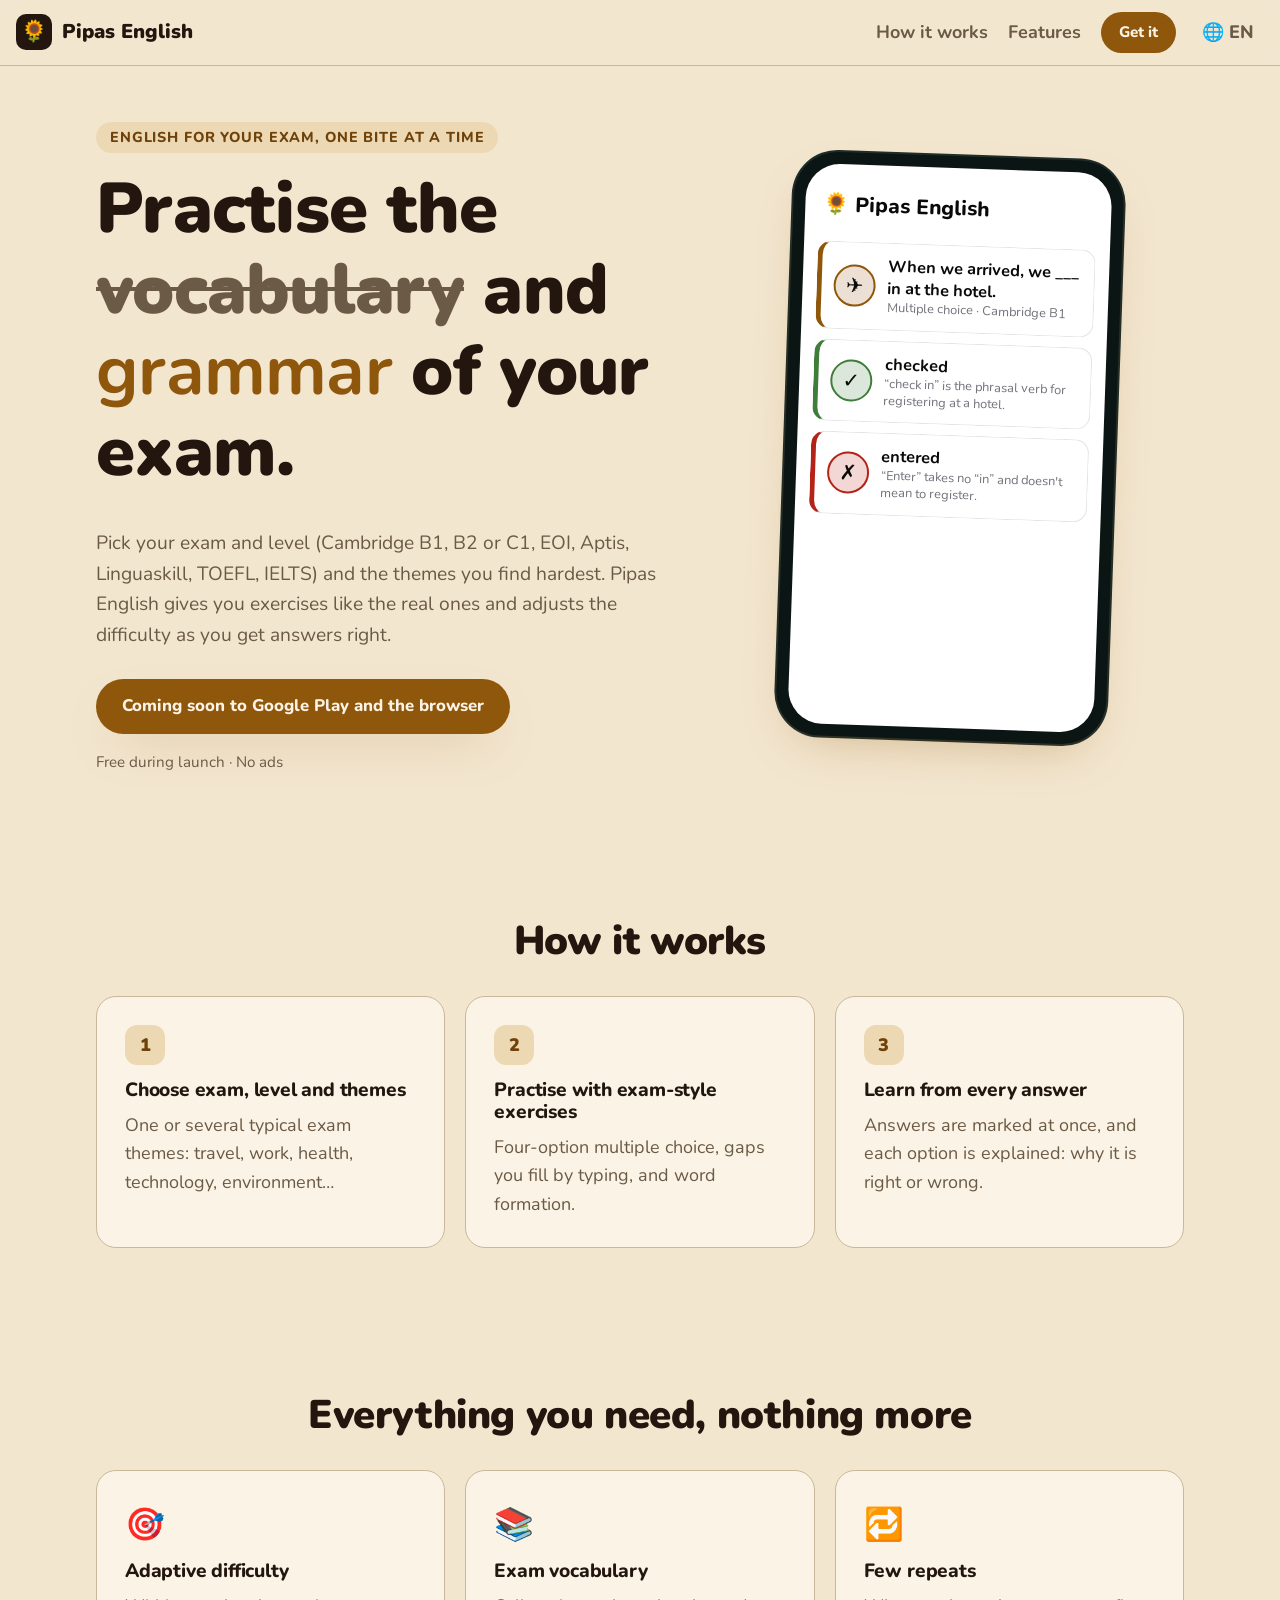
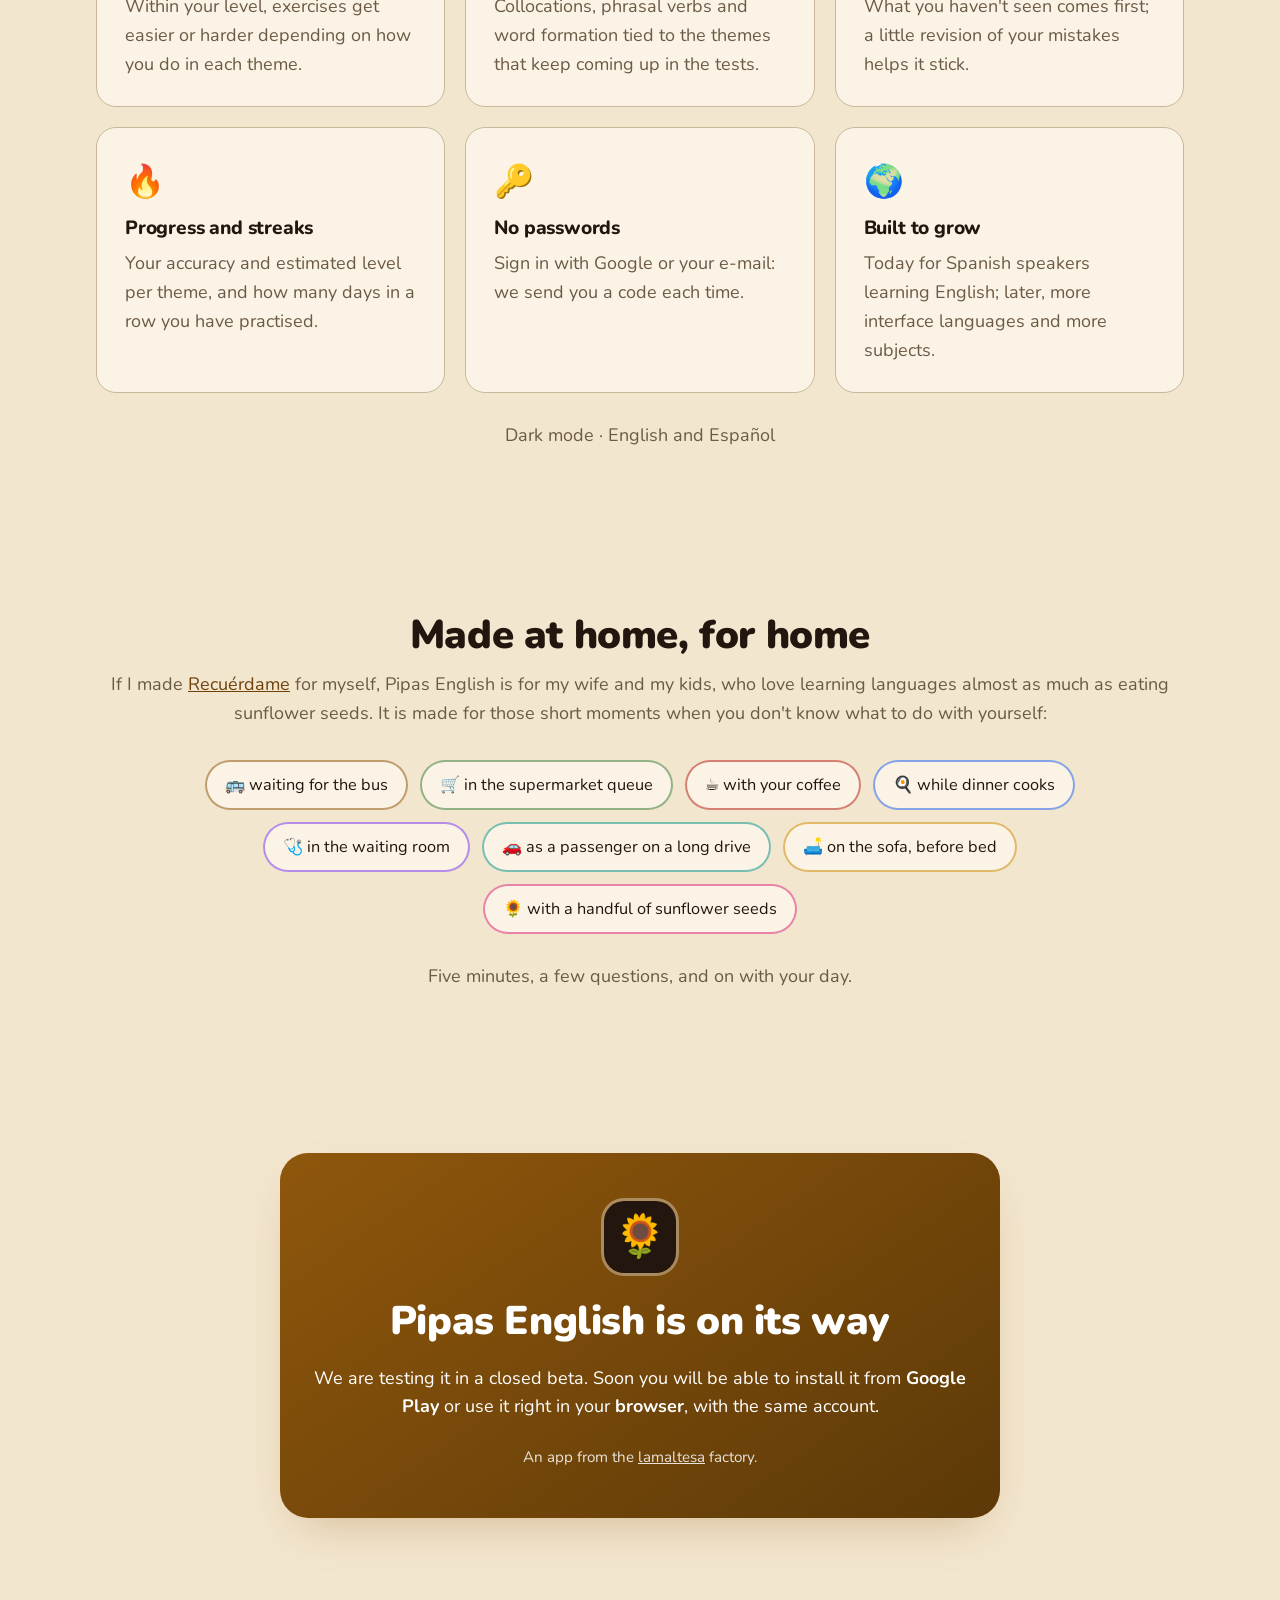
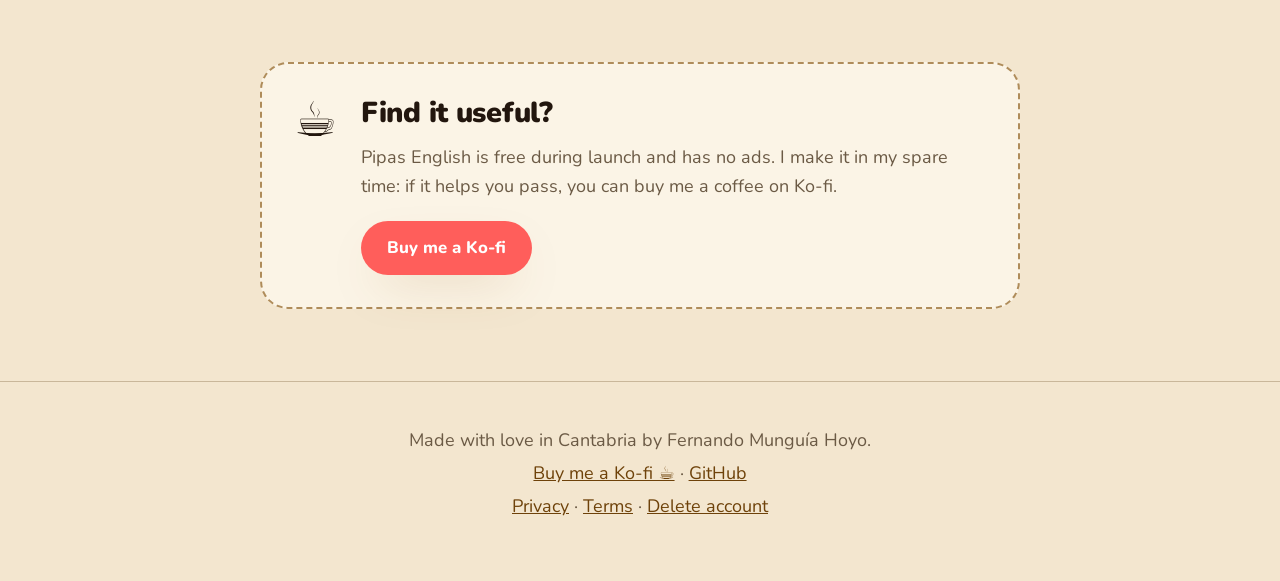
==== docs/index.html @ 1022b4cb "Actualizar la web" ====
<!doctype html>
<html lang="en">
<head>
  <meta charset="utf-8">
  <meta name="viewport" content="width=device-width, initial-scale=1">
  <script>
    // Send the browser to its own language, unless one was picked by hand (see the end of the page).
    (() => {
      const langs = ["es"];
      let lang = null;
      try { lang = localStorage.getItem('lang'); } catch {}
      if (!lang) lang = (navigator.languages || [navigator.language]).map((l) => (l || '').slice(0, 2).toLowerCase())
        .find((l) => l === 'en' || langs.includes(l));
      if (langs.includes(lang)) location.replace(lang + '/' + location.pathname.split('/').pop() + location.search + location.hash);
    })();
  </script>
  <title>Pipas English · Practise English for your exam</title>
  <meta name="description" content="Pipas English trains the vocabulary and grammar of Cambridge, EOI, Aptis, Linguaskill, TOEFL and IELTS with exercises that adapt to your level.">
  <meta name="theme-color" content="#8f570c">
  <meta property="og:title" content="Pipas English · Practise English for your exam">
  <meta property="og:description" content="Pipas English trains the vocabulary and grammar of Cambridge, EOI, Aptis, Linguaskill, TOEFL and IELTS with exercises that adapt to your level.">
  <meta property="og:image" content="https://pipasenglish.lamaltesa.dev/icon-512.png">
  <meta property="og:type" content="website">
  <link rel="alternate" hreflang="en" href="https://pipasenglish.lamaltesa.dev/">
  <link rel="alternate" hreflang="es" href="https://pipasenglish.lamaltesa.dev/es/">
  <link rel="alternate" hreflang="x-default" href="https://pipasenglish.lamaltesa.dev/">
  <link rel="icon" href="logo-mark.svg" type="image/svg+xml">
  <link rel="apple-touch-icon" href="apple-touch-icon.png">
  <link rel="preconnect" href="https://fonts.googleapis.com">
  <link rel="preconnect" href="https://fonts.gstatic.com" crossorigin>
  <link href="https://fonts.googleapis.com/css2?family=Nunito:wght@400;600;700;800;900&display=swap" rel="stylesheet">
  <link rel="stylesheet" href="style.css">
</head>
<body>
  <header class="topbar">
    <a class="brand" href="./">
      <img src="logo-mark.svg" alt="" width="36" height="36">
      <span>Pipas English</span>
    </a>
    <div class="topbar-end">
      <nav><a href="#como-funciona">How it works</a><a href="#funciones">Features</a><a class="button button-small" href="#descargar">Get it</a></nav>
      <details class="lang">
        <summary aria-label="Language">🌐 EN</summary>
        <ul><li><a href="./" hreflang="en" lang="en" data-lang="en" aria-current="true">English</a></li><li><a href="es/" hreflang="es" lang="es" data-lang="es">Español</a></li></ul>
      </details>
    </div>
  </header>

  <main>
    <section class="hero">
      <div class="hero-text">
        <p class="eyebrow">English for your exam, one bite at a time</p>
        <h1>Practise the <em>vocabulary</em> and <strong>grammar</strong> of your exam.</h1>
        <p class="lead">
          Pick your exam and level (Cambridge B1, B2 or C1, EOI, Aptis, Linguaskill, TOEFL, IELTS) and the themes you
          find hardest. Pipas English gives you exercises like the real ones and adjusts the difficulty as you get answers right.
        </p>
        <div class="cta">
          <a class="button" href="#descargar">Coming soon to Google Play and the browser</a>
          <span class="muted">Free during launch · No ads</span>
        </div>
      </div>

      <div class="phone" aria-hidden="true">
        <div class="screen">
          <div class="app-bar">🌻 Pipas English</div>
          <div class="card" style="--c:#8f570c">
            <span class="bubble">✈️</span>
            <div><b>When we arrived, we ___ in at the hotel.</b><small>Multiple choice · Cambridge B1</small></div>
          </div>
          <div class="card" style="--c:#3f7d3a">
            <span class="bubble">✓</span>
            <div><b>checked</b><small>“check in” is the phrasal verb for registering at a hotel.</small></div>
          </div>
          <div class="card" style="--c:#b42318">
            <span class="bubble">✗</span>
            <div><b>entered</b><small>“Enter” takes no “in” and doesn't mean to register.</small></div>
          </div>
        </div>
      </div>
    </section>

    <section id="como-funciona" class="steps">
      <h2>How it works</h2>
      <ol>
        <li><span class="step-number">1</span><h3>Choose exam, level and themes</h3><p>One or several typical exam themes: travel, work, health, technology, environment…</p></li>
        <li><span class="step-number">2</span><h3>Practise with exam-style exercises</h3><p>Four-option multiple choice, gaps you fill by typing, and word formation.</p></li>
        <li><span class="step-number">3</span><h3>Learn from every answer</h3><p>Answers are marked at once, and each option is explained: why it is right or wrong.</p></li>
      </ol>
    </section>

    <section id="funciones" class="features">
      <h2>Everything you need, nothing more</h2>
      <div class="grid">
        <article><span class="icon">🎯</span><h3>Adaptive difficulty</h3><p>Within your level, exercises get easier or harder depending on how you do in each theme.</p></article>
        <article><span class="icon">📚</span><h3>Exam vocabulary</h3><p>Collocations, phrasal verbs and word formation tied to the themes that keep coming up in the tests.</p></article>
        <article><span class="icon">🔁</span><h3>Few repeats</h3><p>What you haven't seen comes first; a little revision of your mistakes helps it stick.</p></article>
        <article><span class="icon">🔥</span><h3>Progress and streaks</h3><p>Your accuracy and estimated level per theme, and how many days in a row you have practised.</p></article>
        <article><span class="icon">🔑</span><h3>No passwords</h3><p>Sign in with Google or your e-mail: we send you a code each time.</p></article>
        <article><span class="icon">🌍</span><h3>Built to grow</h3><p>Today for Spanish speakers learning English; later, more interface languages and more subjects.</p></article>
      </div>
      <p class="languages muted">Dark mode · English and Español</p>
    </section>

    <section class="examples" id="para-quien">
      <h2>Made at home, for home</h2>
      <p class="section-intro muted">If I made <a href="https://recuerdame.lamaltesa.dev">Recuérdame</a> for myself, Pipas English is for my wife and my kids,
      who love learning languages almost as much as eating sunflower seeds. It is made for those short moments when you don't know what to do with yourself:</p>
      <ul class="chips">
        <li style="--c:#8f570c">🚌 waiting for the bus</li>
        <li style="--c:#3f7d3a">🛒 in the supermarket queue</li>
        <li style="--c:#b42318">☕ with your coffee</li>
        <li style="--c:#2563eb">🍳 while dinner cooks</li>
        <li style="--c:#7c3aed">🩺 in the waiting room</li>
        <li style="--c:#0d9488">🚗 as a passenger on a long drive</li>
        <li style="--c:#ca8a04">🛋️ on the sofa, before bed</li>
        <li style="--c:#db2777">🌻 with a handful of sunflower seeds</li>
      </ul>
      <p class="languages muted">Five minutes, a few questions, and on with your day.</p>
    </section>

    <section id="descargar" class="download">
      <div class="download-card">
        <img src="logo-mark.svg" alt="" width="72" height="72">
        <h2>Pipas English is on its way</h2>
        <p>We are testing it in a closed beta. Soon you will be able to install it from <b>Google Play</b> or use it right in your <b>browser</b>, with the same account.</p>
        <p class="note">An app from the <a href="https://lamaltesa.dev" style="color:inherit">lamaltesa</a> factory.</p>
      </div>
    </section>

    <section id="apoyar" class="support">
      <div class="support-card">
        <span class="support-icon" aria-hidden="true">☕</span>
        <div>
          <h2>Find it useful?</h2>
          <p>Pipas English is free during launch and has no ads. I make it in my spare time: if it helps you pass, you can buy me a coffee on Ko-fi.</p>
          <a class="button button-kofi" href="https://ko-fi.com/fernandomunguia">Buy me a Ko-fi</a>
        </div>
      </div>
    </section>

  </main>

  <footer>
    <p>Made with love in Cantabria by Fernando Munguía Hoyo.</p>
    <p>
      <a href="https://ko-fi.com/fernandomunguia">Buy me a Ko-fi ☕</a>
      · <a href="https://github.com/cmaltes">GitHub</a>
    </p>
    <p><a href="privacidad.html">Privacy</a> · <a href="condiciones.html">Terms</a> · <a href="borrar-cuenta.html">Delete account</a></p>
  </footer>

  <script>
    // A language picked by hand wins over the browser's one from then on.
    document.querySelectorAll('[data-lang]').forEach((link) =>
      link.addEventListener('click', () => {
        try { localStorage.setItem('lang', link.dataset.lang); } catch {}
      }),
    );
  </script>
</body>
</html>
---- docs/style.css ----
:root {
  --bg: #f3e6cf;
  --surface: #fbf4e6;
  --text: #22160e;
  --muted: #6b5a45;
  --border: #c9b79a;
  --primary: #8f570c;
  --primary-strong: #6e420a;
  --primary-soft: #ecd9b4;
  --on-primary: #fbf4e6;
  --accent: #22160e;
  --shadow: 0 20px 50px -20px rgba(143, 87, 12, 0.35);
  --radius: 20px;
  color-scheme: light;
}

@media (prefers-color-scheme: dark) {
  :root {
    --bg: #22160e;
    --surface: #2e2016;
    --text: #f3e6cf;
    --muted: #c9b79a;
    --border: #4a3828;
    --primary: #e0a33a;
    --primary-strong: #f0be63;
    --primary-soft: #3a2a1d;
    --on-primary: #22160e;
    --accent: #f3e6cf;
    --shadow: 0 20px 50px -20px rgba(0, 0, 0, 0.8);
    color-scheme: dark;
  }
}

* { box-sizing: border-box; }

html { scroll-behavior: smooth; }

body {
  margin: 0;
  background: var(--bg);
  color: var(--text);
  font-family: Nunito, system-ui, -apple-system, 'Segoe UI', sans-serif;
  font-size: 18px;
  line-height: 1.6;
  -webkit-font-smoothing: antialiased;
}

a { color: var(--primary-strong); }

img { max-width: 100%; }

.muted { color: var(--muted); }

code {
  background: var(--primary-soft);
  border-radius: 6px;
  padding: 0.05em 0.35em;
  font-size: 0.9em;
}

h1, h2, h3 { line-height: 1.15; margin: 0 0 0.5em; letter-spacing: -0.01em; }
h2 { font-size: clamp(1.8rem, 4vw, 2.5rem); font-weight: 900; text-align: center; }
h3 { font-size: 1.2rem; font-weight: 800; }

section { padding: 72px 16px; max-width: 1120px; margin: 0 auto; }

/* --- Top bar ------------------------------------------------------------------------ */

.topbar {
  position: sticky;
  top: 0;
  z-index: 10;
  display: flex;
  align-items: center;
  justify-content: space-between;
  gap: 16px;
  padding: 12px 16px;
  background: color-mix(in srgb, var(--bg) 85%, transparent);
  backdrop-filter: blur(12px);
  border-bottom: 1px solid var(--border);
}

.brand {
  display: flex;
  align-items: center;
  gap: 10px;
  color: var(--text);
  font-weight: 900;
  font-size: 1.25rem;
  text-decoration: none;
}

.topbar nav { display: flex; align-items: center; gap: 20px; }
.topbar nav a:not(.button) { color: var(--muted); text-decoration: none; font-weight: 700; }
.topbar nav a:not(.button):hover { color: var(--text); }

@media (max-width: 640px) {
  .topbar nav a:not(.button) { display: none; }
}

.topbar-end { display: flex; align-items: center; gap: 16px; }
@media (max-width: 480px) {
  /* The hero's own download button is right below. */
  .topbar nav { display: none; }
}

/* Language picker: a <details> so it also works without JavaScript. */
.lang { position: relative; }
.lang summary {
  list-style: none;
  cursor: pointer;
  padding: 6px 10px;
  border-radius: 999px;
  color: var(--muted);
  font-weight: 800;
  white-space: nowrap;
}
.lang summary::-webkit-details-marker { display: none; }
.lang summary:hover, .lang[open] summary { color: var(--text); background: var(--primary-soft); }
.lang ul {
  position: absolute;
  right: 0;
  top: calc(100% + 8px);
  margin: 0;
  padding: 6px;
  list-style: none;
  min-width: 150px;
  background: var(--surface);
  border: 1px solid var(--border);
  border-radius: 14px;
  box-shadow: var(--shadow);
}
.lang li a { display: block; padding: 8px 12px; border-radius: 10px; color: var(--text); text-decoration: none; font-weight: 700; }
.lang li a:hover { background: var(--primary-soft); }
.lang li a[aria-current] { color: var(--primary-strong); }

/* --- Buttons ------------------------------------------------------------------------ */

.button {
  display: inline-flex;
  align-items: center;
  gap: 10px;
  padding: 14px 26px;
  border-radius: 999px;
  background: var(--primary);
  color: var(--on-primary);
  font-weight: 800;
  font-size: 1.05rem;
  text-decoration: none;
  box-shadow: var(--shadow);
  transition: transform 0.15s ease, background 0.15s ease;
}
.button:hover { transform: translateY(-2px); background: var(--primary-strong); }
.button-small { padding: 8px 18px; font-size: 0.95rem; box-shadow: none; }
.button-light { background: #ffffff; color: #8f570c; }
.button-light:hover { background: #f0fdfa; }

.invert { filter: brightness(0) invert(1); }
@media (prefers-color-scheme: dark) { .invert { filter: brightness(0) invert(0.1); } }
.logo-glyph { color: currentColor; }

/* --- Hero --------------------------------------------------------------------------- */

.hero {
  display: grid;
  grid-template-columns: 1.1fr 0.9fr;
  align-items: center;
  gap: 48px;
  padding-top: 56px;
}

.eyebrow {
  display: inline-block;
  margin: 0 0 16px;
  padding: 4px 14px;
  border-radius: 999px;
  background: var(--primary-soft);
  color: var(--primary-strong);
  font-weight: 800;
  font-size: 0.9rem;
  text-transform: uppercase;
  letter-spacing: 0.06em;
}

.hero h1 { font-size: clamp(2.6rem, 7vw, 4.4rem); font-weight: 900; }
.hero h1 em { font-style: normal; color: var(--muted); text-decoration: line-through; text-decoration-thickness: 4px; }
.hero h1 strong { color: var(--primary); }
.lead { font-size: 1.2rem; color: var(--muted); max-width: 34em; }
.cta { display: flex; flex-wrap: wrap; align-items: center; gap: 16px; margin-top: 28px; }
.cta .muted { font-size: 0.95rem; }

@media (max-width: 860px) {
  .hero { grid-template-columns: 1fr; text-align: center; }
  .lead { margin-inline: auto; }
  .cta { justify-content: center; }
}

/* Phone mock-up of the reminder list. */
.phone {
  justify-self: center;
  width: min(330px, 100%);
  padding: 12px;
  border-radius: 44px;
  background: #0b1514;
  box-shadow: var(--shadow), 0 0 0 2px #1f2d2b;
  transform: rotate(2deg);
}
.screen {
  position: relative;
  display: flex;
  flex-direction: column;
  gap: 10px;
  min-height: 560px;
  padding: 18px 14px;
  border-radius: 34px;
  background: #ffffff;
  color: #0a0a0a;
  text-align: left;
  overflow: hidden;
}
.app-bar { display: flex; align-items: center; gap: 12px; font-weight: 800; font-size: 1.3rem; padding: 6px 4px 10px; }
.burger { width: 20px; height: 14px; border-block: 3px solid #0a0a0a; position: relative; }
.burger::after { content: ''; position: absolute; left: 0; right: 0; top: 2.5px; height: 3px; background: #0a0a0a; }
.card {
  display: flex;
  align-items: center;
  gap: 12px;
  padding: 12px;
  border: 1px solid #e4e4e7;
  border-left: 5px solid var(--c);
  border-radius: 14px;
  font-size: 0.95rem;
  line-height: 1.35;
}
.card b { display: block; font-size: 1.02rem; }
.card small { display: block; color: #71717a; font-size: 0.8rem; }
.card .tag { color: #52525b; }
.bubble {
  flex: none;
  display: grid;
  place-items: center;
  width: 42px;
  height: 42px;
  border-radius: 50%;
  border: 2px solid var(--c);
  background: color-mix(in srgb, var(--c) 18%, transparent);
  font-size: 1.3rem;
}
.fab {
  position: absolute;
  right: 18px;
  bottom: 18px;
  display: grid;
  place-items: center;
  width: 56px;
  height: 56px;
  border-radius: 16px;
  background: #8f570c;
  color: #ffffff;
  font-size: 2rem;
  font-weight: 700;
}

/* --- Calendar vs interval ------------------------------------------------------------ */

.compare { display: grid; grid-template-columns: 1fr 1fr; gap: 20px; }
.compare-card { padding: 32px; border-radius: var(--radius); border: 1px solid var(--border); background: var(--surface); }
.compare-card.interval { background: var(--primary); color: var(--on-primary); border-color: transparent; box-shadow: var(--shadow); }
.compare-card.interval .muted { color: inherit; opacity: 0.85; }
.label { margin: 0; font-weight: 800; text-transform: uppercase; letter-spacing: 0.06em; font-size: 0.85rem; opacity: 0.75; }
.quote { font-size: clamp(1.5rem, 3.4vw, 2rem); font-weight: 900; margin: 8px 0 12px; line-height: 1.2; }
.calendar .quote { text-decoration: line-through; text-decoration-color: color-mix(in srgb, var(--muted) 60%, transparent); }

@media (max-width: 760px) { .compare { grid-template-columns: 1fr; } }

/* --- Steps -------------------------------------------------------------------------- */

.steps ol { list-style: none; padding: 0; margin: 32px 0 0; display: grid; grid-template-columns: repeat(3, 1fr); gap: 20px; }
.steps li { padding: 28px; border-radius: var(--radius); background: var(--surface); border: 1px solid var(--border); }
.steps p { margin: 0; color: var(--muted); }
.step-number {
  display: grid;
  place-items: center;
  width: 40px;
  height: 40px;
  margin-bottom: 14px;
  border-radius: 12px;
  background: var(--primary-soft);
  color: var(--primary-strong);
  font-weight: 900;
}

@media (max-width: 860px) { .steps ol { grid-template-columns: 1fr; } }

/* --- Examples ----------------------------------------------------------------------- */

.chips { list-style: none; padding: 0; margin: 32px auto 0; display: flex; flex-wrap: wrap; justify-content: center; gap: 12px; max-width: 900px; }
.chips li {
  padding: 10px 18px;
  border-radius: 999px;
  background: var(--surface);
  border: 2px solid color-mix(in srgb, var(--c) 55%, transparent);
  font-size: 1.02rem;
}
.chips b { color: var(--c); }
@media (prefers-color-scheme: dark) { .chips b { filter: brightness(1.5); } }

/* --- Features ----------------------------------------------------------------------- */

.features .grid { display: grid; grid-template-columns: repeat(3, 1fr); gap: 20px; margin-top: 32px; }
.features article { padding: 28px; border-radius: var(--radius); background: var(--surface); border: 1px solid var(--border); }
.features article p { margin: 0; color: var(--muted); }
.features .icon { display: block; font-size: 2rem; margin-bottom: 10px; }
.languages { text-align: center; margin-top: 28px; }

@media (max-width: 860px) { .features .grid { grid-template-columns: 1fr 1fr; } }
@media (max-width: 560px) { .features .grid { grid-template-columns: 1fr; } }

/* --- Download ----------------------------------------------------------------------- */

.download-card {
  max-width: 720px;
  margin: 0 auto;
  padding: 48px 32px;
  border-radius: 28px;
  background: linear-gradient(145deg, #8f570c, #5c3908);
  color: #ffffff;
  text-align: center;
  box-shadow: var(--shadow);
}
.download-card h2 { margin-top: 16px; }
.download-card code { background: rgba(255, 255, 255, 0.18); }
.download-card img { border-radius: 20px; box-shadow: 0 0 0 3px rgba(255, 255, 255, 0.35); }
.install { text-align: left; max-width: 32em; margin: 32px auto 0; padding-left: 1.3em; }
.install li { margin-bottom: 8px; }
.note { margin: 24px auto 0; max-width: 34em; font-size: 0.95rem; opacity: 0.85; }

/* --- Footer ------------------------------------------------------------------------- */

footer { padding: 40px 16px 56px; text-align: center; color: var(--muted); border-top: 1px solid var(--border); }
footer p { margin: 4px 0; }

/* --- Changelog ---------------------------------------------------------------------- */

.section-intro { text-align: center; margin: -8px 0 32px; }
.releases { display: grid; gap: 16px; max-width: 760px; margin: 0 auto; }
.release { padding: 24px 28px; border-radius: var(--radius); background: var(--surface); border: 1px solid var(--border); }
.release:first-child { border-color: color-mix(in srgb, var(--primary) 50%, var(--border)); }
.release header { display: flex; flex-wrap: wrap; align-items: baseline; justify-content: space-between; gap: 8px; margin-bottom: 8px; }
.release h3 { margin: 0; }
.release-date { color: var(--muted); font-weight: 700; font-size: 0.95rem; }
.release ul { margin: 0; padding-left: 1.2em; }
.release li { margin: 6px 0; }
.release li::marker { color: var(--primary); }

/* --- Ko-fi -------------------------------------------------------------------------- */

.support-card {
  display: flex;
  gap: 24px;
  align-items: flex-start;
  max-width: 760px;
  margin: 0 auto;
  padding: 32px;
  border-radius: 28px;
  background: var(--surface);
  border: 2px dashed color-mix(in srgb, var(--primary) 45%, var(--border));
}
.support-card h2 { text-align: left; font-size: 1.8rem; }
.support-card p { color: var(--muted); margin: 0 0 20px; }
.support-icon { font-size: 3rem; line-height: 1; }
.button-kofi { background: #ff5e5b; color: #ffffff; }
.button-kofi:hover { background: #e94f4c; }

@media (max-width: 560px) {
  .support-card { flex-direction: column; padding: 24px; }
}

/* Legal pages (privacidad, condiciones, borrar-cuenta) */
.legal { max-width: 760px; padding-top: 40px; }
.legal h1 { font-size: clamp(2rem, 5vw, 2.6rem); font-weight: 900; }
.legal h2 { font-size: 1.35rem; text-align: left; margin-top: 2em; }
.legal li { margin: 0.35em 0; }
.legal .updated { color: var(--muted); margin-bottom: 2em; }
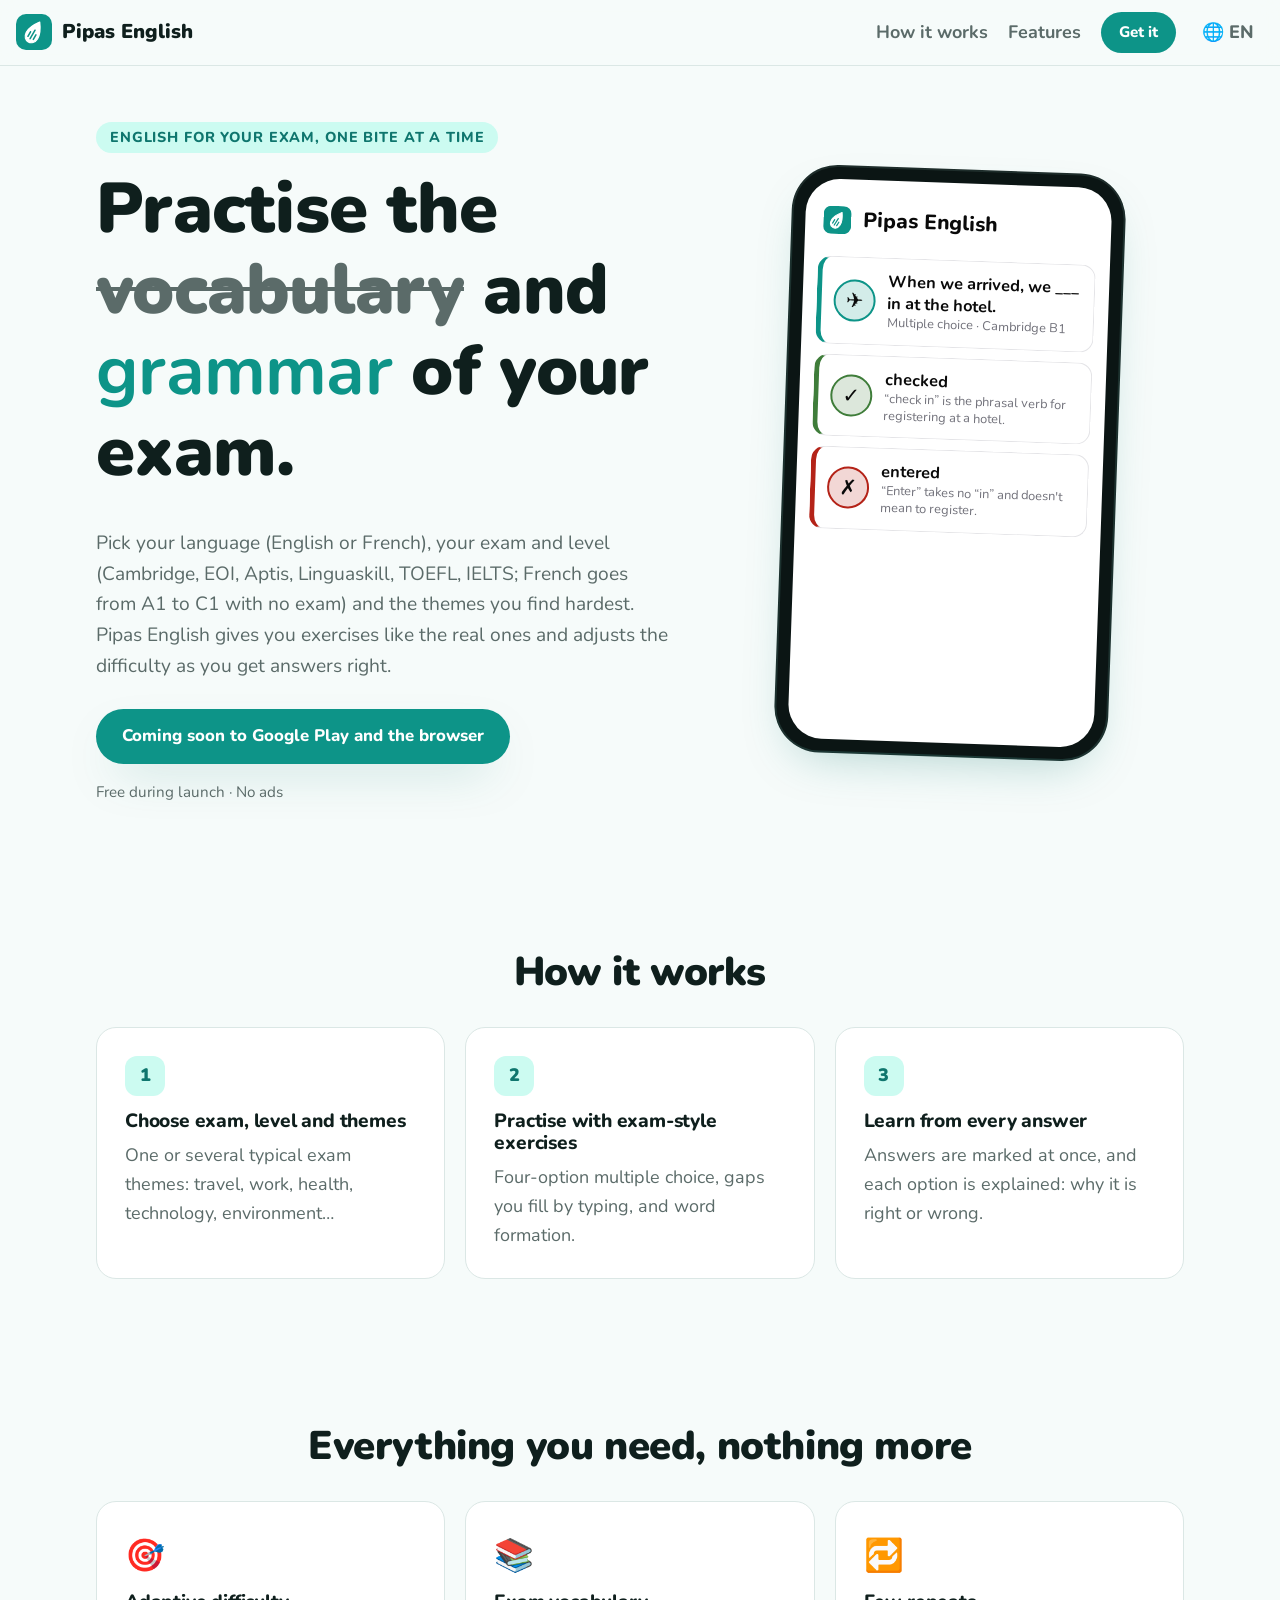
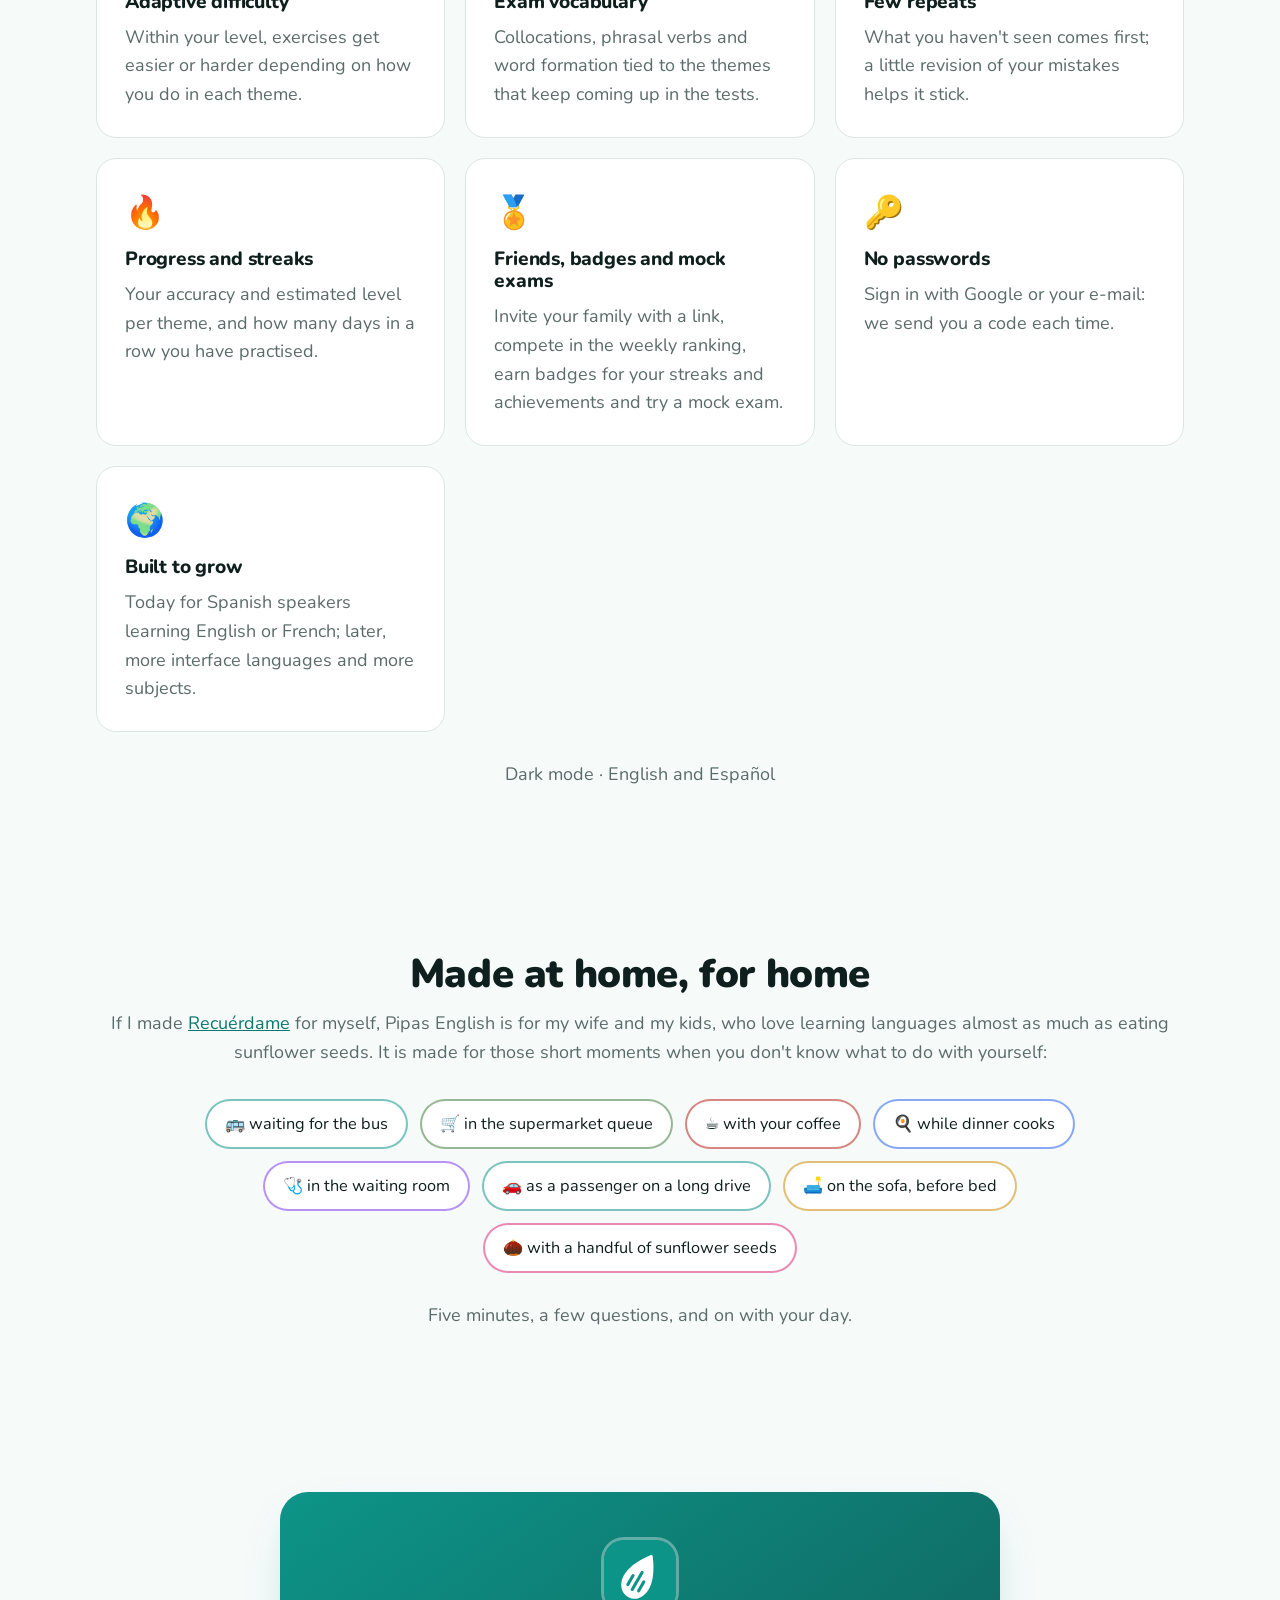
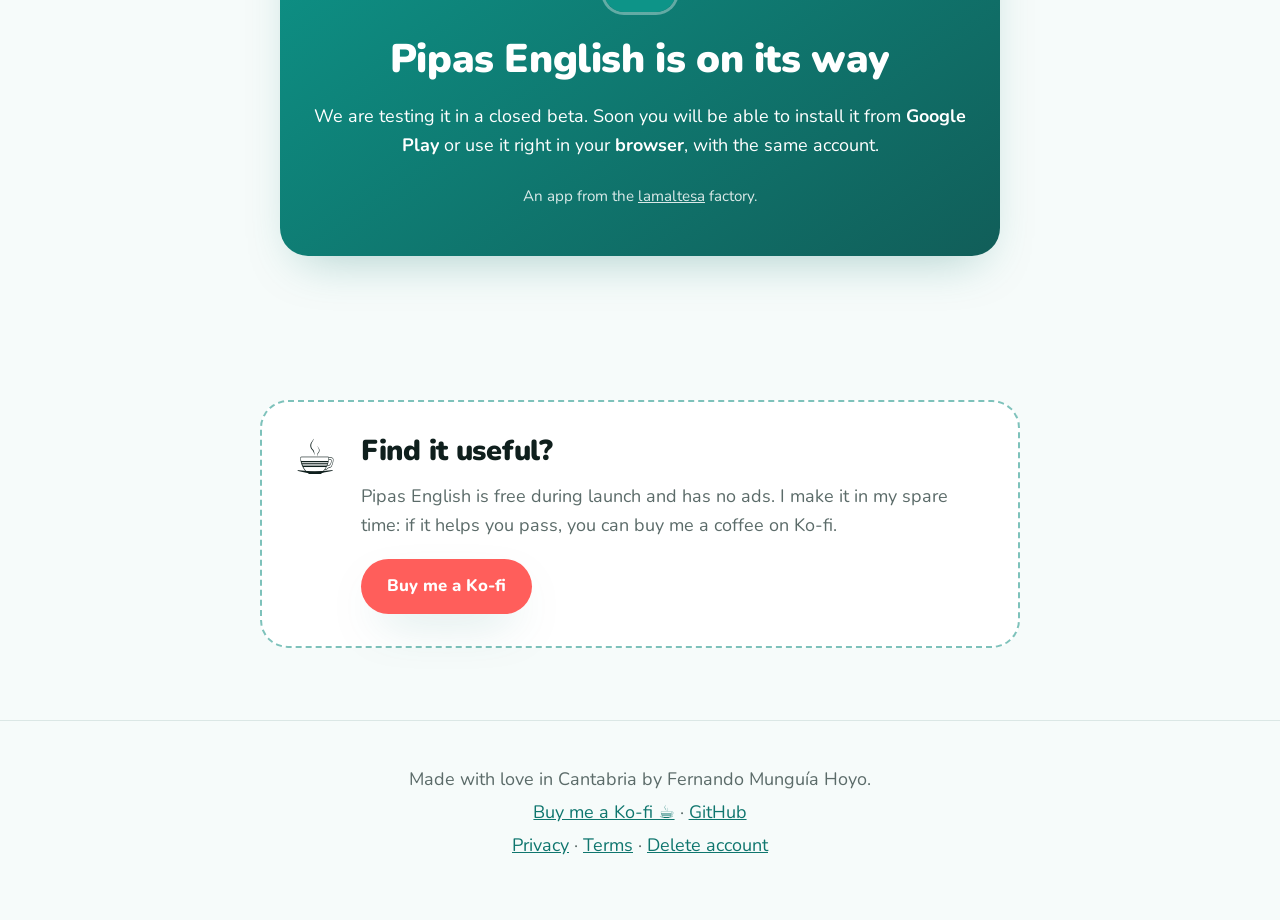
==== commit adc21d82: "Actualizar la web" ====
--- a/docs/index.html
+++ b/docs/index.html
@@ -15,10 +15,10 @@
     })();
   </script>
   <title>Pipas English · Practise English for your exam</title>
-  <meta name="description" content="Pipas English trains the vocabulary and grammar of Cambridge, EOI, Aptis, Linguaskill, TOEFL and IELTS with exercises that adapt to your level.">
-  <meta name="theme-color" content="#8f570c">
+  <meta name="description" content="Pipas English trains the vocabulary and grammar of Cambridge, EOI, Aptis, Linguaskill, TOEFL and IELTS, plus general French from A1 to C1, with exercises that adapt to your level.">
+  <meta name="theme-color" content="#0d9488">
   <meta property="og:title" content="Pipas English · Practise English for your exam">
-  <meta property="og:description" content="Pipas English trains the vocabulary and grammar of Cambridge, EOI, Aptis, Linguaskill, TOEFL and IELTS with exercises that adapt to your level.">
+  <meta property="og:description" content="Pipas English trains the vocabulary and grammar of Cambridge, EOI, Aptis, Linguaskill, TOEFL and IELTS, plus general French from A1 to C1, with exercises that adapt to your level.">
   <meta property="og:image" content="https://pipasenglish.lamaltesa.dev/icon-512.png">
   <meta property="og:type" content="website">
   <link rel="alternate" hreflang="en" href="https://pipasenglish.lamaltesa.dev/">
@@ -52,7 +52,7 @@
         <p class="eyebrow">English for your exam, one bite at a time</p>
         <h1>Practise the <em>vocabulary</em> and <strong>grammar</strong> of your exam.</h1>
         <p class="lead">
-          Pick your exam and level (Cambridge B1, B2 or C1, EOI, Aptis, Linguaskill, TOEFL, IELTS) and the themes you
+          Pick your language (English or French), your exam and level (Cambridge, EOI, Aptis, Linguaskill, TOEFL, IELTS; French goes from A1 to C1 with no exam) and the themes you
           find hardest. Pipas English gives you exercises like the real ones and adjusts the difficulty as you get answers right.
         </p>
         <div class="cta">
@@ -63,8 +63,8 @@
 
       <div class="phone" aria-hidden="true">
         <div class="screen">
-          <div class="app-bar">🌻 Pipas English</div>
-          <div class="card" style="--c:#8f570c">
+          <div class="app-bar"><img src="logo-mark.svg" alt="" width="28" height="28"> Pipas English</div>
+          <div class="card" style="--c:#0d9488">
             <span class="bubble">✈️</span>
             <div><b>When we arrived, we ___ in at the hotel.</b><small>Multiple choice · Cambridge B1</small></div>
           </div>
@@ -96,8 +96,9 @@
         <article><span class="icon">📚</span><h3>Exam vocabulary</h3><p>Collocations, phrasal verbs and word formation tied to the themes that keep coming up in the tests.</p></article>
         <article><span class="icon">🔁</span><h3>Few repeats</h3><p>What you haven't seen comes first; a little revision of your mistakes helps it stick.</p></article>
         <article><span class="icon">🔥</span><h3>Progress and streaks</h3><p>Your accuracy and estimated level per theme, and how many days in a row you have practised.</p></article>
+        <article><span class="icon">🏅</span><h3>Friends, badges and mock exams</h3><p>Invite your family with a link, compete in the weekly ranking, earn badges for your streaks and achievements and try a mock exam.</p></article>
         <article><span class="icon">🔑</span><h3>No passwords</h3><p>Sign in with Google or your e-mail: we send you a code each time.</p></article>
-        <article><span class="icon">🌍</span><h3>Built to grow</h3><p>Today for Spanish speakers learning English; later, more interface languages and more subjects.</p></article>
+        <article><span class="icon">🌍</span><h3>Built to grow</h3><p>Today for Spanish speakers learning English or French; later, more interface languages and more subjects.</p></article>
       </div>
       <p class="languages muted">Dark mode · English and Español</p>
     </section>
@@ -107,14 +108,14 @@
       <p class="section-intro muted">If I made <a href="https://recuerdame.lamaltesa.dev">Recuérdame</a> for myself, Pipas English is for my wife and my kids,
       who love learning languages almost as much as eating sunflower seeds. It is made for those short moments when you don't know what to do with yourself:</p>
       <ul class="chips">
-        <li style="--c:#8f570c">🚌 waiting for the bus</li>
+        <li style="--c:#0d9488">🚌 waiting for the bus</li>
         <li style="--c:#3f7d3a">🛒 in the supermarket queue</li>
         <li style="--c:#b42318">☕ with your coffee</li>
         <li style="--c:#2563eb">🍳 while dinner cooks</li>
         <li style="--c:#7c3aed">🩺 in the waiting room</li>
         <li style="--c:#0d9488">🚗 as a passenger on a long drive</li>
         <li style="--c:#ca8a04">🛋️ on the sofa, before bed</li>
-        <li style="--c:#db2777">🌻 with a handful of sunflower seeds</li>
+        <li style="--c:#db2777">🌰 with a handful of sunflower seeds</li>
       </ul>
       <p class="languages muted">Five minutes, a few questions, and on with your day.</p>
     </section>
--- a/docs/style.css
+++ b/docs/style.css
@@ -1,31 +1,31 @@
 :root {
-  --bg: #f3e6cf;
-  --surface: #fbf4e6;
-  --text: #22160e;
-  --muted: #6b5a45;
-  --border: #c9b79a;
-  --primary: #8f570c;
-  --primary-strong: #6e420a;
-  --primary-soft: #ecd9b4;
-  --on-primary: #fbf4e6;
-  --accent: #22160e;
-  --shadow: 0 20px 50px -20px rgba(143, 87, 12, 0.35);
+  --bg: #f6fbfa;
+  --surface: #ffffff;
+  --text: #0f1f1d;
+  --muted: #5b6b69;
+  --border: #dbe7e5;
+  --primary: #0d9488;
+  --primary-strong: #0f766e;
+  --primary-soft: #ccfbf1;
+  --on-primary: #ffffff;
+  --accent: #134e4a;
+  --shadow: 0 20px 50px -20px rgba(15, 118, 110, 0.35);
   --radius: 20px;
   color-scheme: light;
 }
 
 @media (prefers-color-scheme: dark) {
   :root {
-    --bg: #22160e;
-    --surface: #2e2016;
-    --text: #f3e6cf;
-    --muted: #c9b79a;
-    --border: #4a3828;
-    --primary: #e0a33a;
-    --primary-strong: #f0be63;
-    --primary-soft: #3a2a1d;
-    --on-primary: #22160e;
-    --accent: #f3e6cf;
+    --bg: #07100f;
+    --surface: #111b1a;
+    --text: #eef7f5;
+    --muted: #9fb1ae;
+    --border: #22302e;
+    --primary: #2dd4bf;
+    --primary-strong: #5eead4;
+    --primary-soft: #0f2e2b;
+    --on-primary: #042f2e;
+    --accent: #99f6e4;
     --shadow: 0 20px 50px -20px rgba(0, 0, 0, 0.8);
     color-scheme: dark;
   }
@@ -152,7 +152,7 @@
 }
 .button:hover { transform: translateY(-2px); background: var(--primary-strong); }
 .button-small { padding: 8px 18px; font-size: 0.95rem; box-shadow: none; }
-.button-light { background: #ffffff; color: #8f570c; }
+.button-light { background: #ffffff; color: #0f766e; }
 .button-light:hover { background: #f0fdfa; }
 
 .invert { filter: brightness(0) invert(1); }
@@ -255,7 +255,7 @@
   width: 56px;
   height: 56px;
   border-radius: 16px;
-  background: #8f570c;
+  background: #0d9488;
   color: #ffffff;
   font-size: 2rem;
   font-weight: 700;
@@ -323,7 +323,7 @@
   margin: 0 auto;
   padding: 48px 32px;
   border-radius: 28px;
-  background: linear-gradient(145deg, #8f570c, #5c3908);
+  background: linear-gradient(145deg, #0d9488, #115e59);
   color: #ffffff;
   text-align: center;
   box-shadow: var(--shadow);
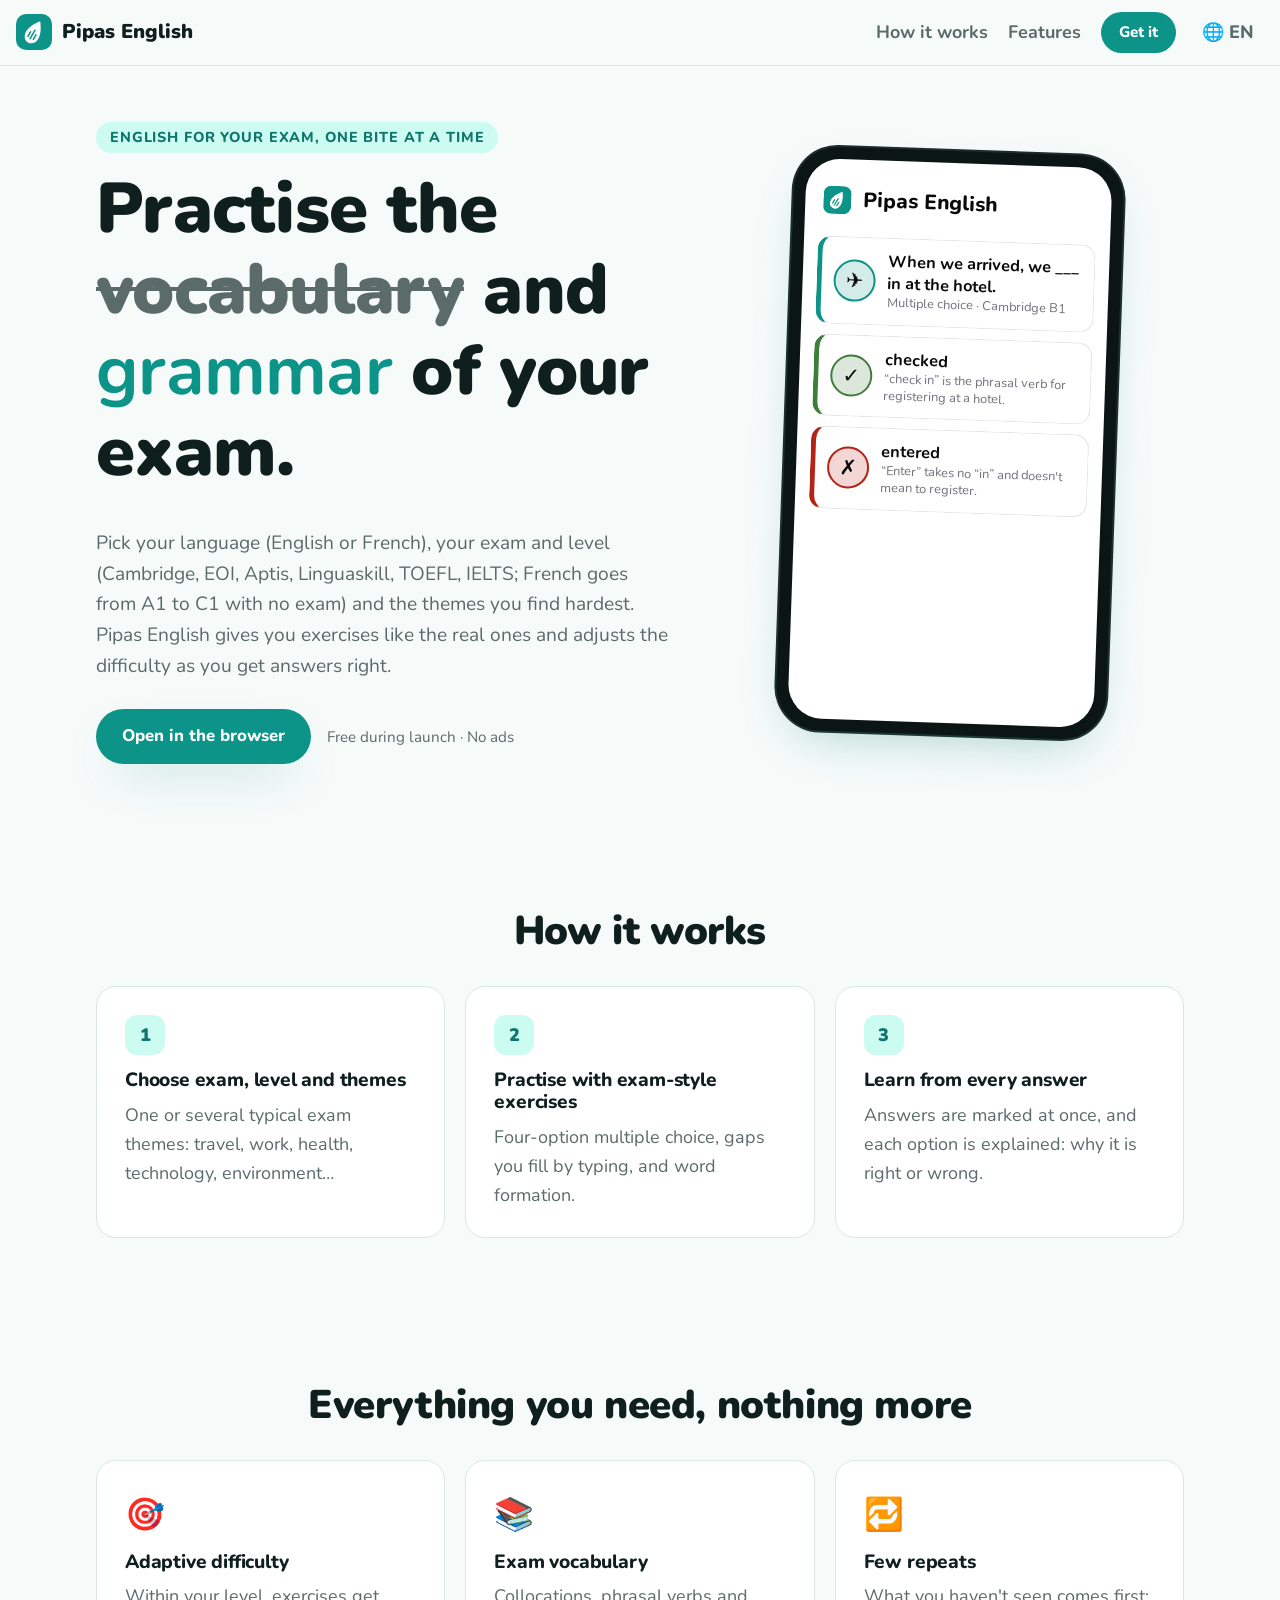
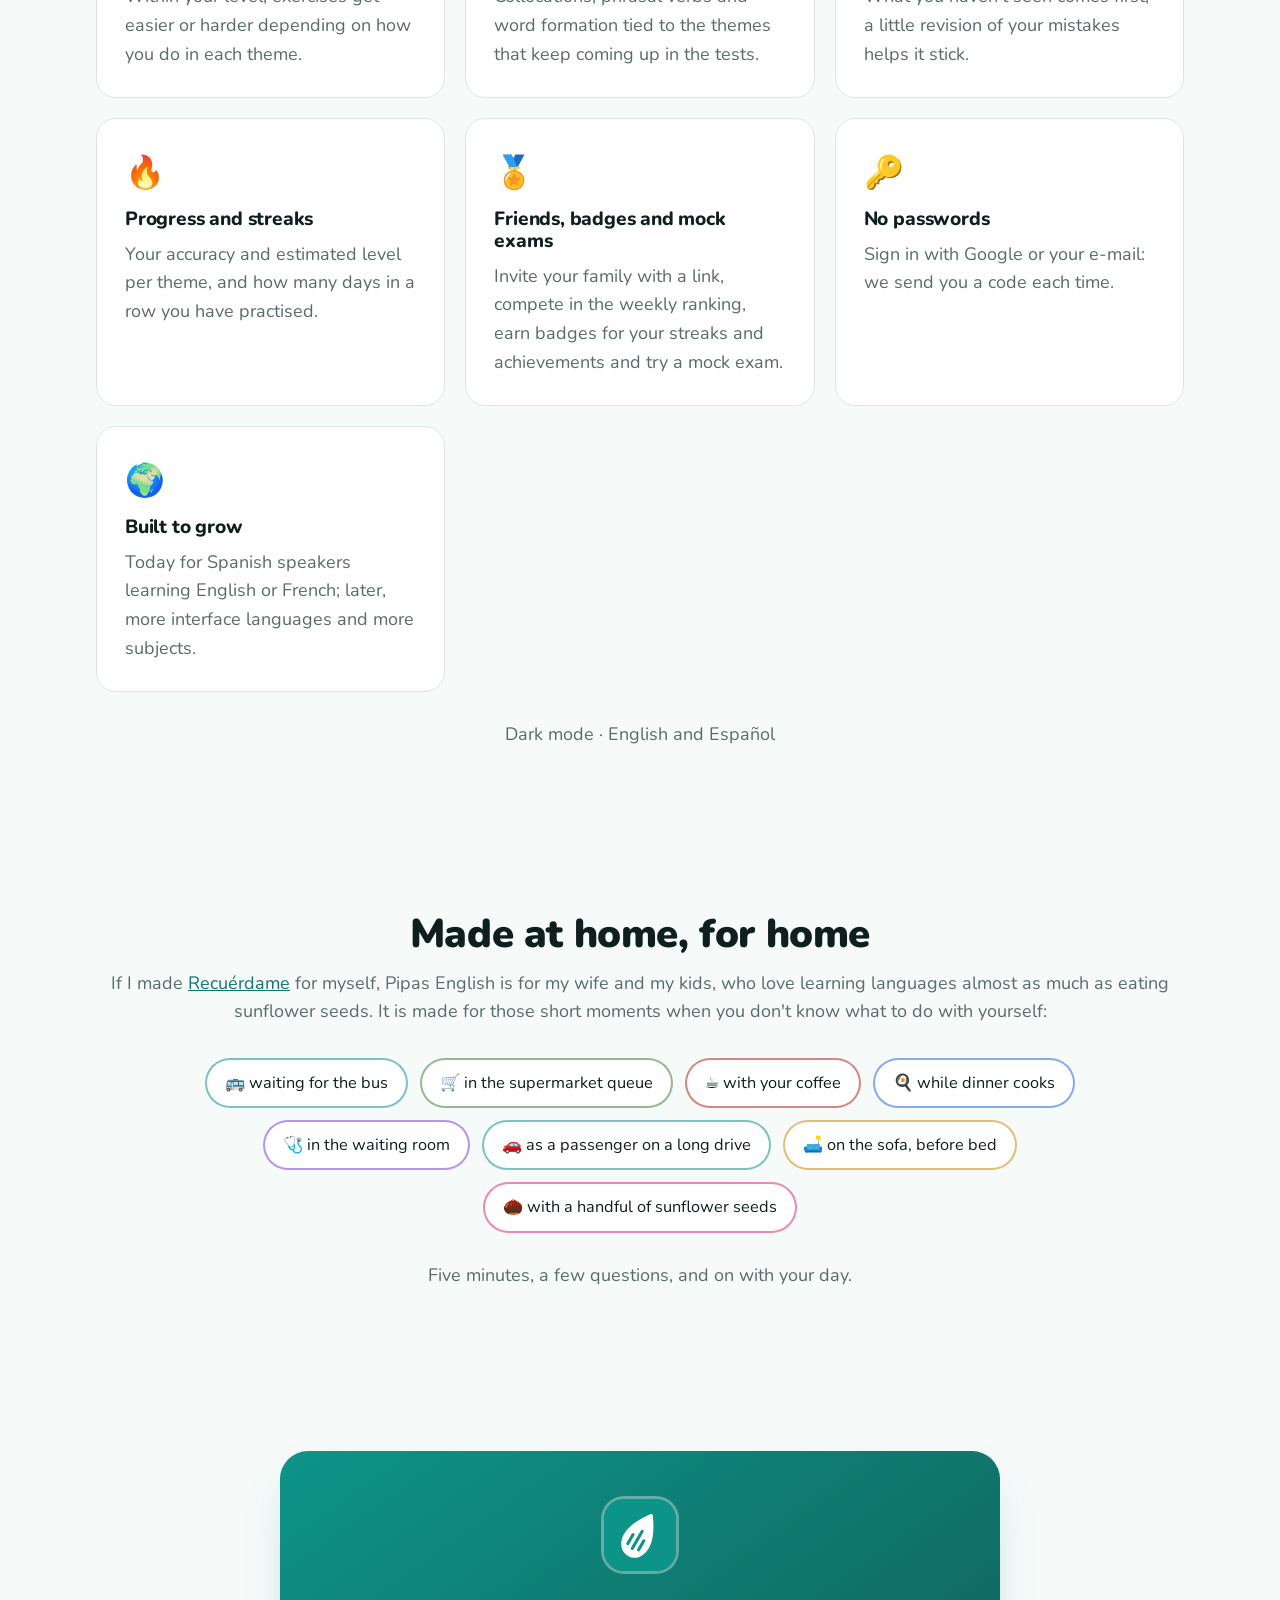
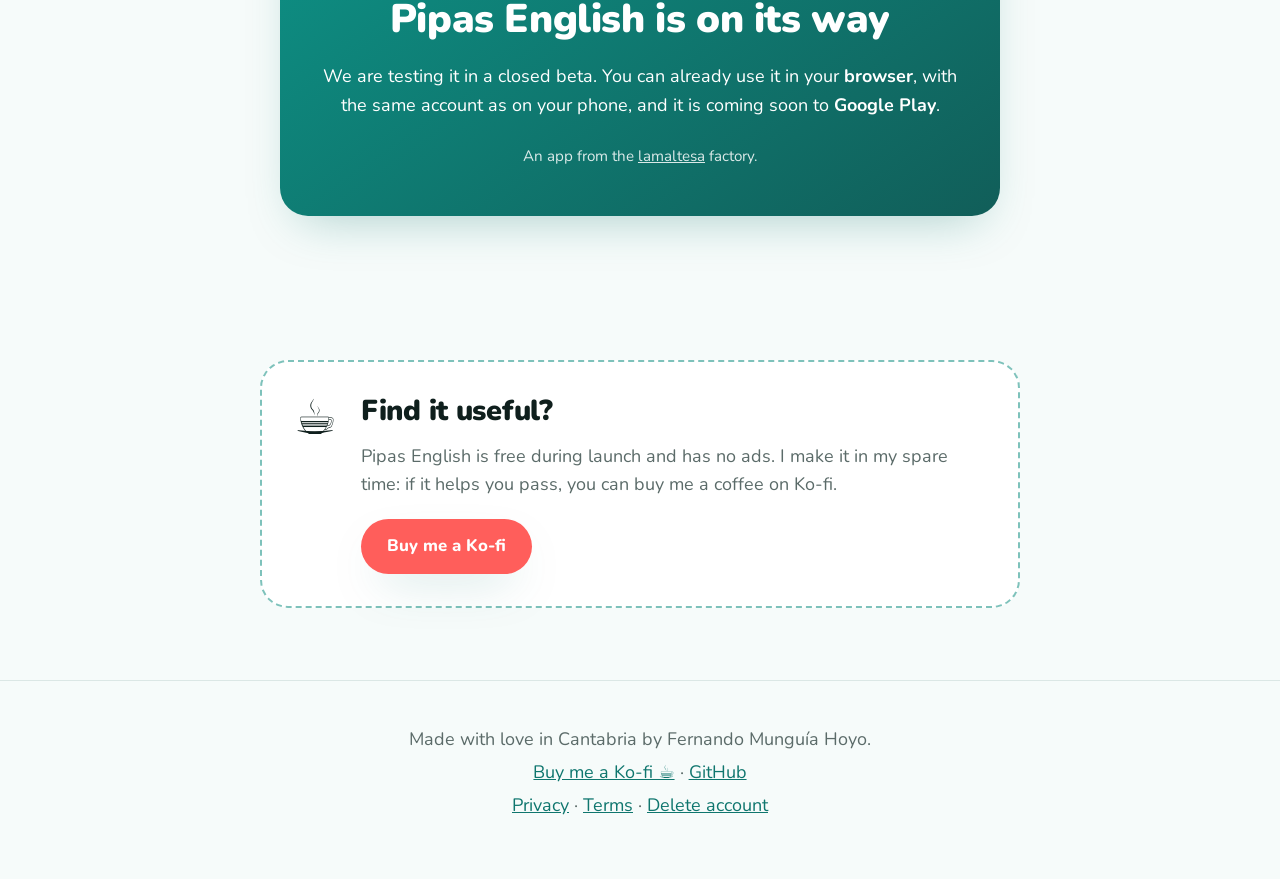
==== commit ddacad78: "Actualizar la web" ====
--- a/docs/index.html
+++ b/docs/index.html
@@ -6,6 +6,8 @@
   <script>
     // Send the browser to its own language, unless one was picked by hand (see the end of the page).
     (() => {
+      // ?lang=en always shows the English page (a stable link for stores and for sharing).
+      if (new URLSearchParams(location.search).get('lang') === 'en') return;
       const langs = ["es"];
       let lang = null;
       try { lang = localStorage.getItem('lang'); } catch {}
@@ -56,7 +58,7 @@
           find hardest. Pipas English gives you exercises like the real ones and adjusts the difficulty as you get answers right.
         </p>
         <div class="cta">
-          <a class="button" href="#descargar">Coming soon to Google Play and the browser</a>
+          <a class="button" href="app/">Open in the browser</a>
           <span class="muted">Free during launch · No ads</span>
         </div>
       </div>
@@ -124,7 +126,7 @@
       <div class="download-card">
         <img src="logo-mark.svg" alt="" width="72" height="72">
         <h2>Pipas English is on its way</h2>
-        <p>We are testing it in a closed beta. Soon you will be able to install it from <b>Google Play</b> or use it right in your <b>browser</b>, with the same account.</p>
+        <p>We are testing it in a closed beta. You can already use it in your <b>browser</b>, with the same account as on your phone, and it is coming soon to <b>Google Play</b>.</p>
         <p class="note">An app from the <a href="https://lamaltesa.dev" style="color:inherit">lamaltesa</a> factory.</p>
       </div>
     </section>
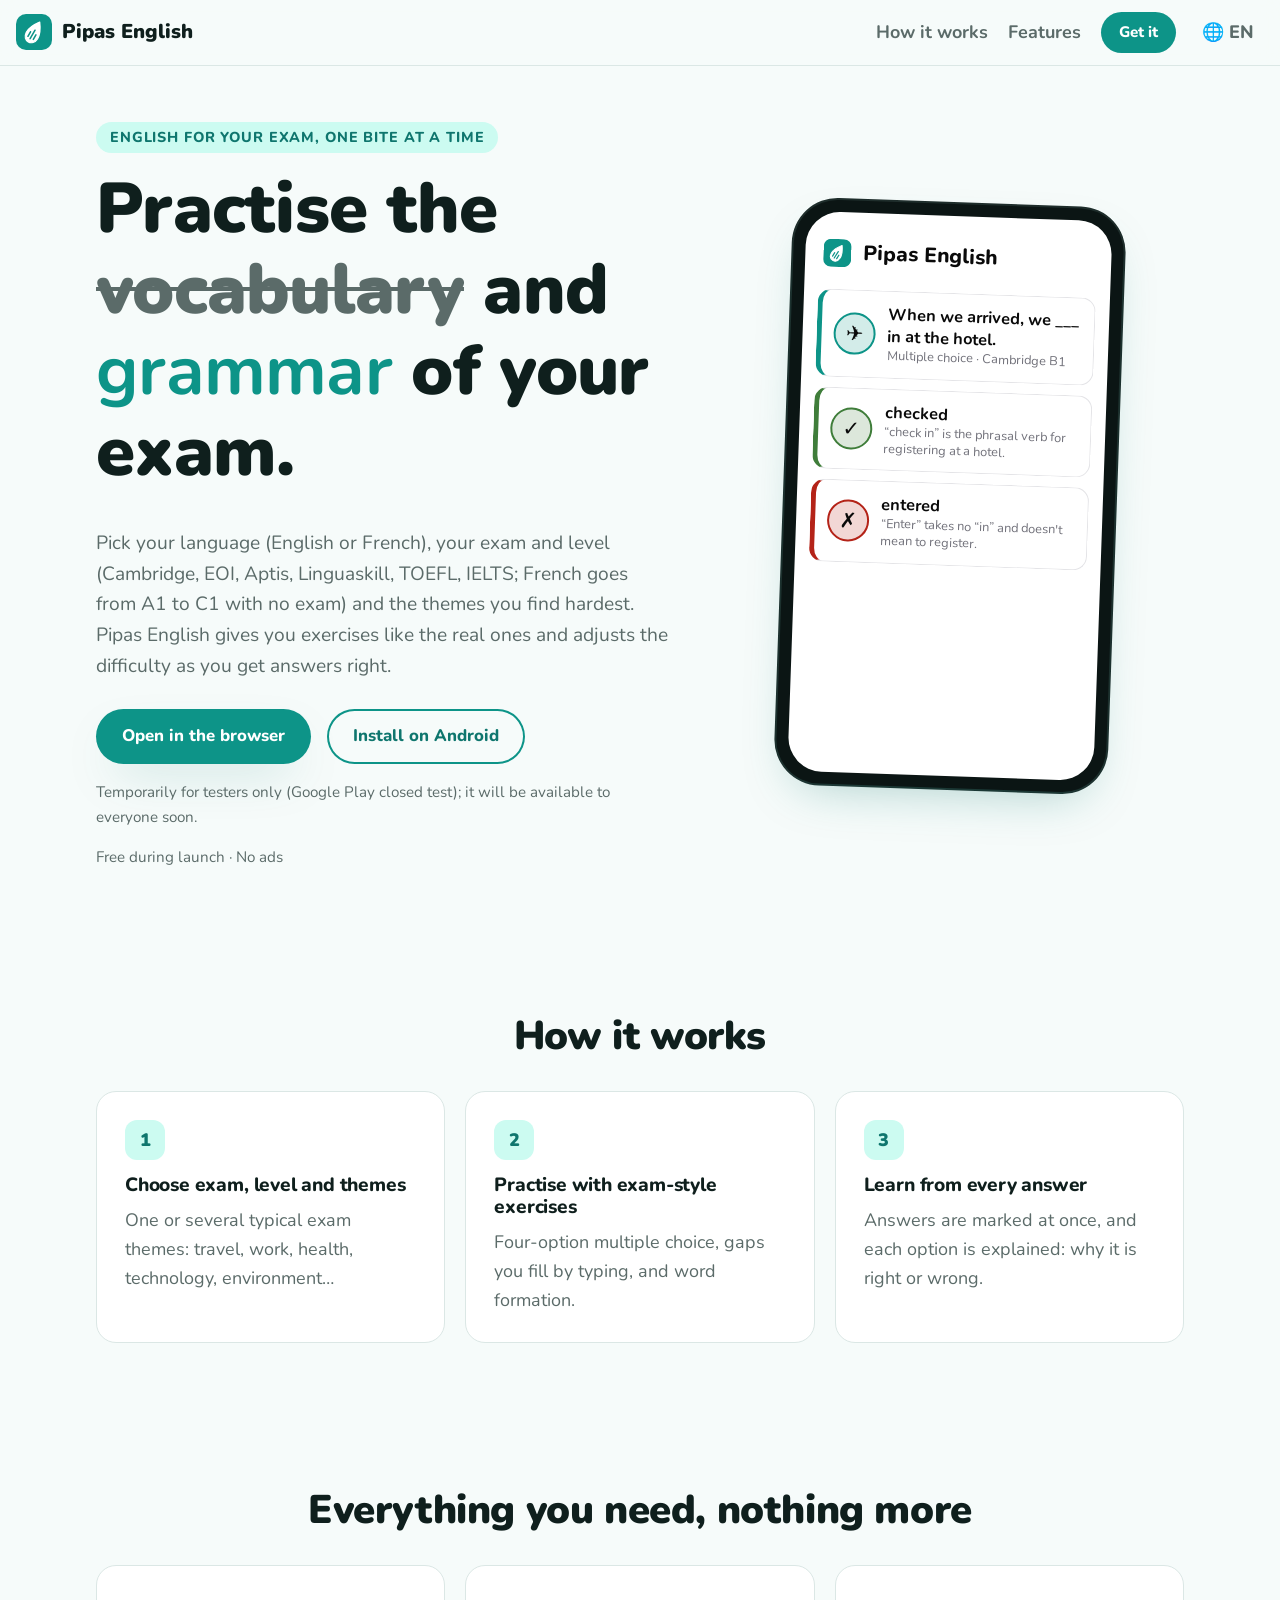
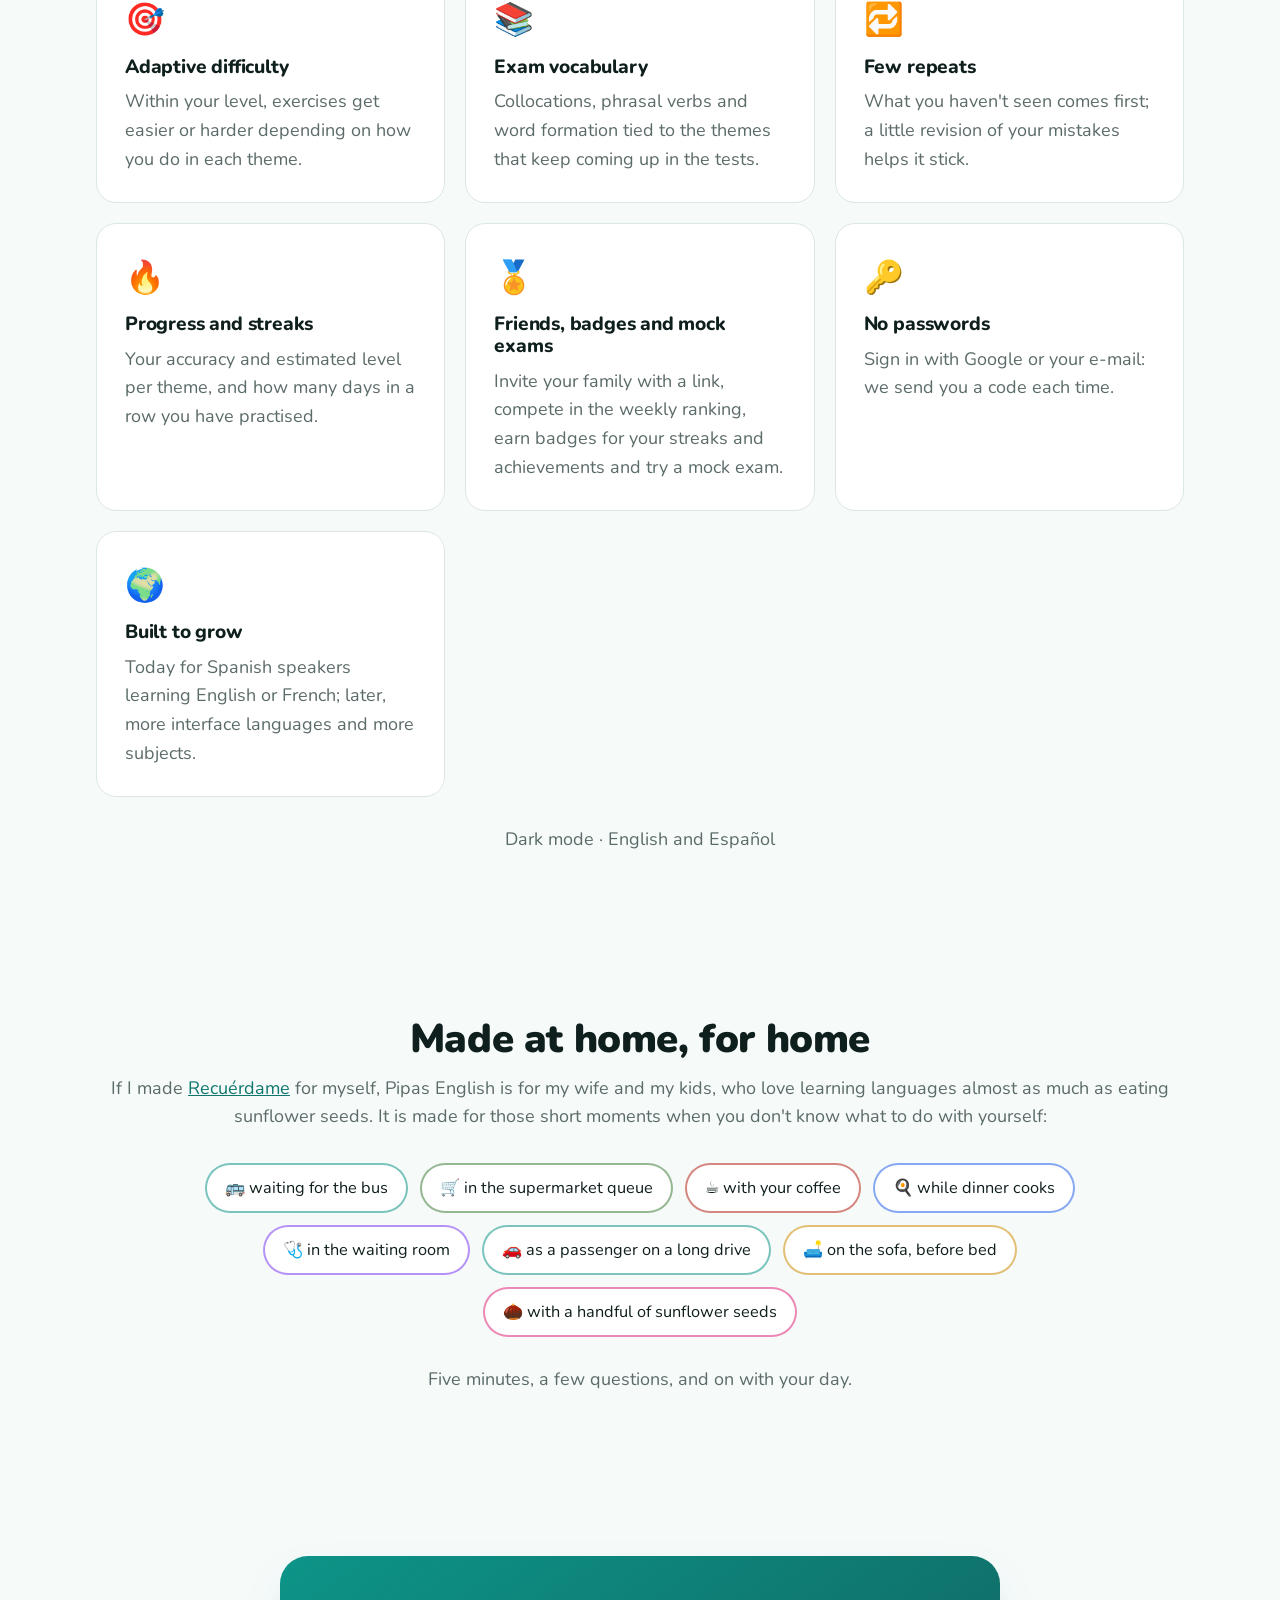
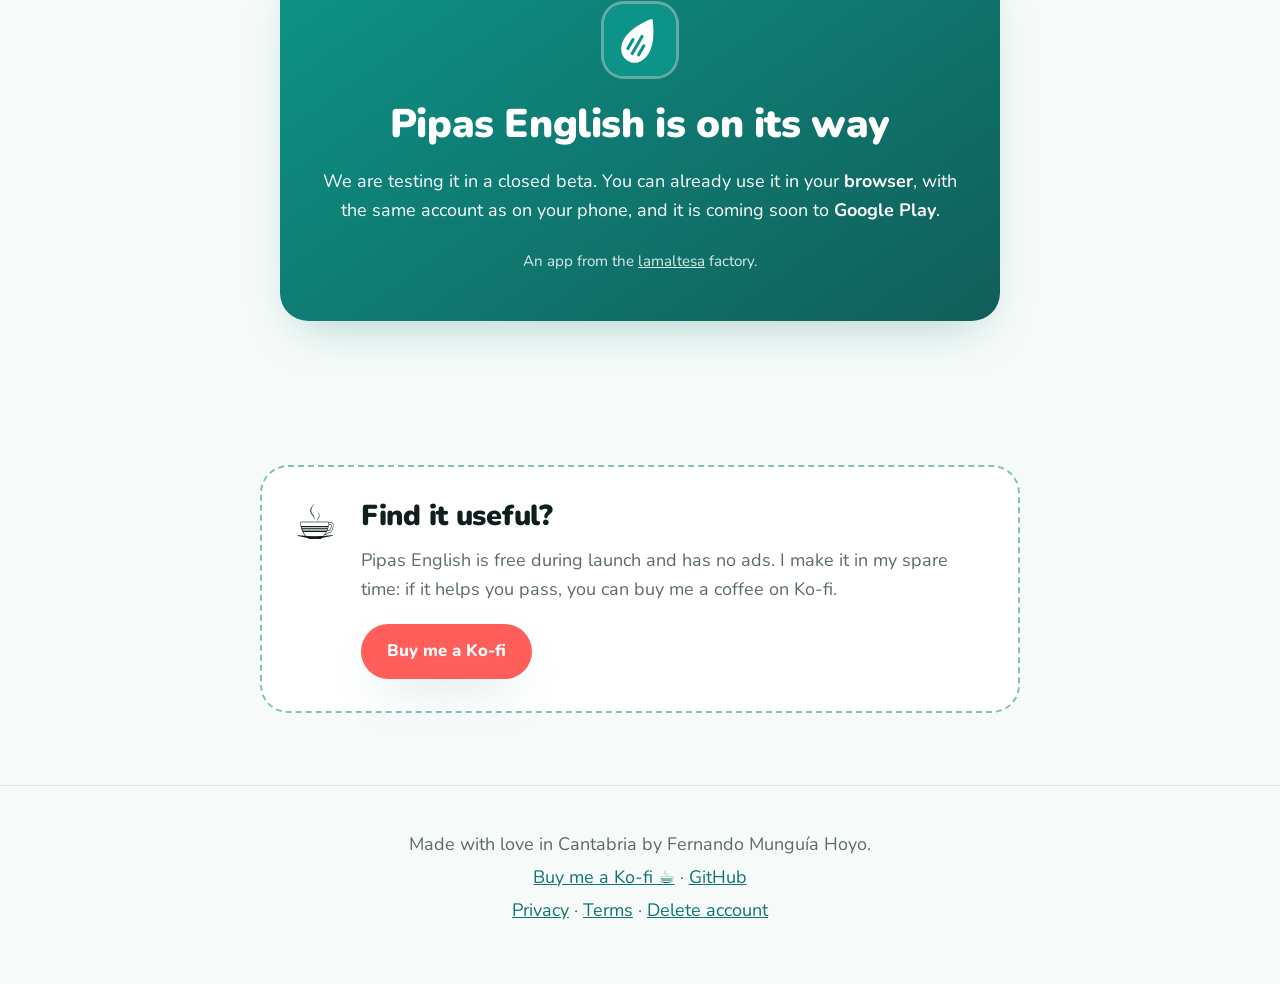
==== commit 86926ceb: "Actualizar la web" ====
--- a/docs/index.html
+++ b/docs/index.html
@@ -59,6 +59,9 @@
         </p>
         <div class="cta">
           <a class="button" href="app/">Open in the browser</a>
+          <!-- QUITAR cuando la app esté publicada para todos en Google Play: pasar a un enlace normal de la ficha de Play y borrar la nota. -->
+          <a class="button button-outline" href="https://play.google.com/apps/testing/dev.lamaltesa.pipasenglish" rel="noopener">Install on Android</a>
+          <p class="beta-note">Temporarily for testers only (Google Play closed test); it will be available to everyone soon.</p>
           <span class="muted">Free during launch · No ads</span>
         </div>
       </div>
--- a/docs/style.css
+++ b/docs/style.css
@@ -152,6 +152,9 @@
 }
 .button:hover { transform: translateY(-2px); background: var(--primary-strong); }
 .button-small { padding: 8px 18px; font-size: 0.95rem; box-shadow: none; }
+.button-outline { background: transparent; color: var(--primary-strong); box-shadow: inset 0 0 0 2px var(--primary); }
+.button-outline:hover { background: var(--primary); color: var(--on-primary); }
+.beta-note { flex-basis: 100%; margin: 0; font-size: 0.95rem; color: var(--muted); }
 .button-light { background: #ffffff; color: #0f766e; }
 .button-light:hover { background: #f0fdfa; }
 
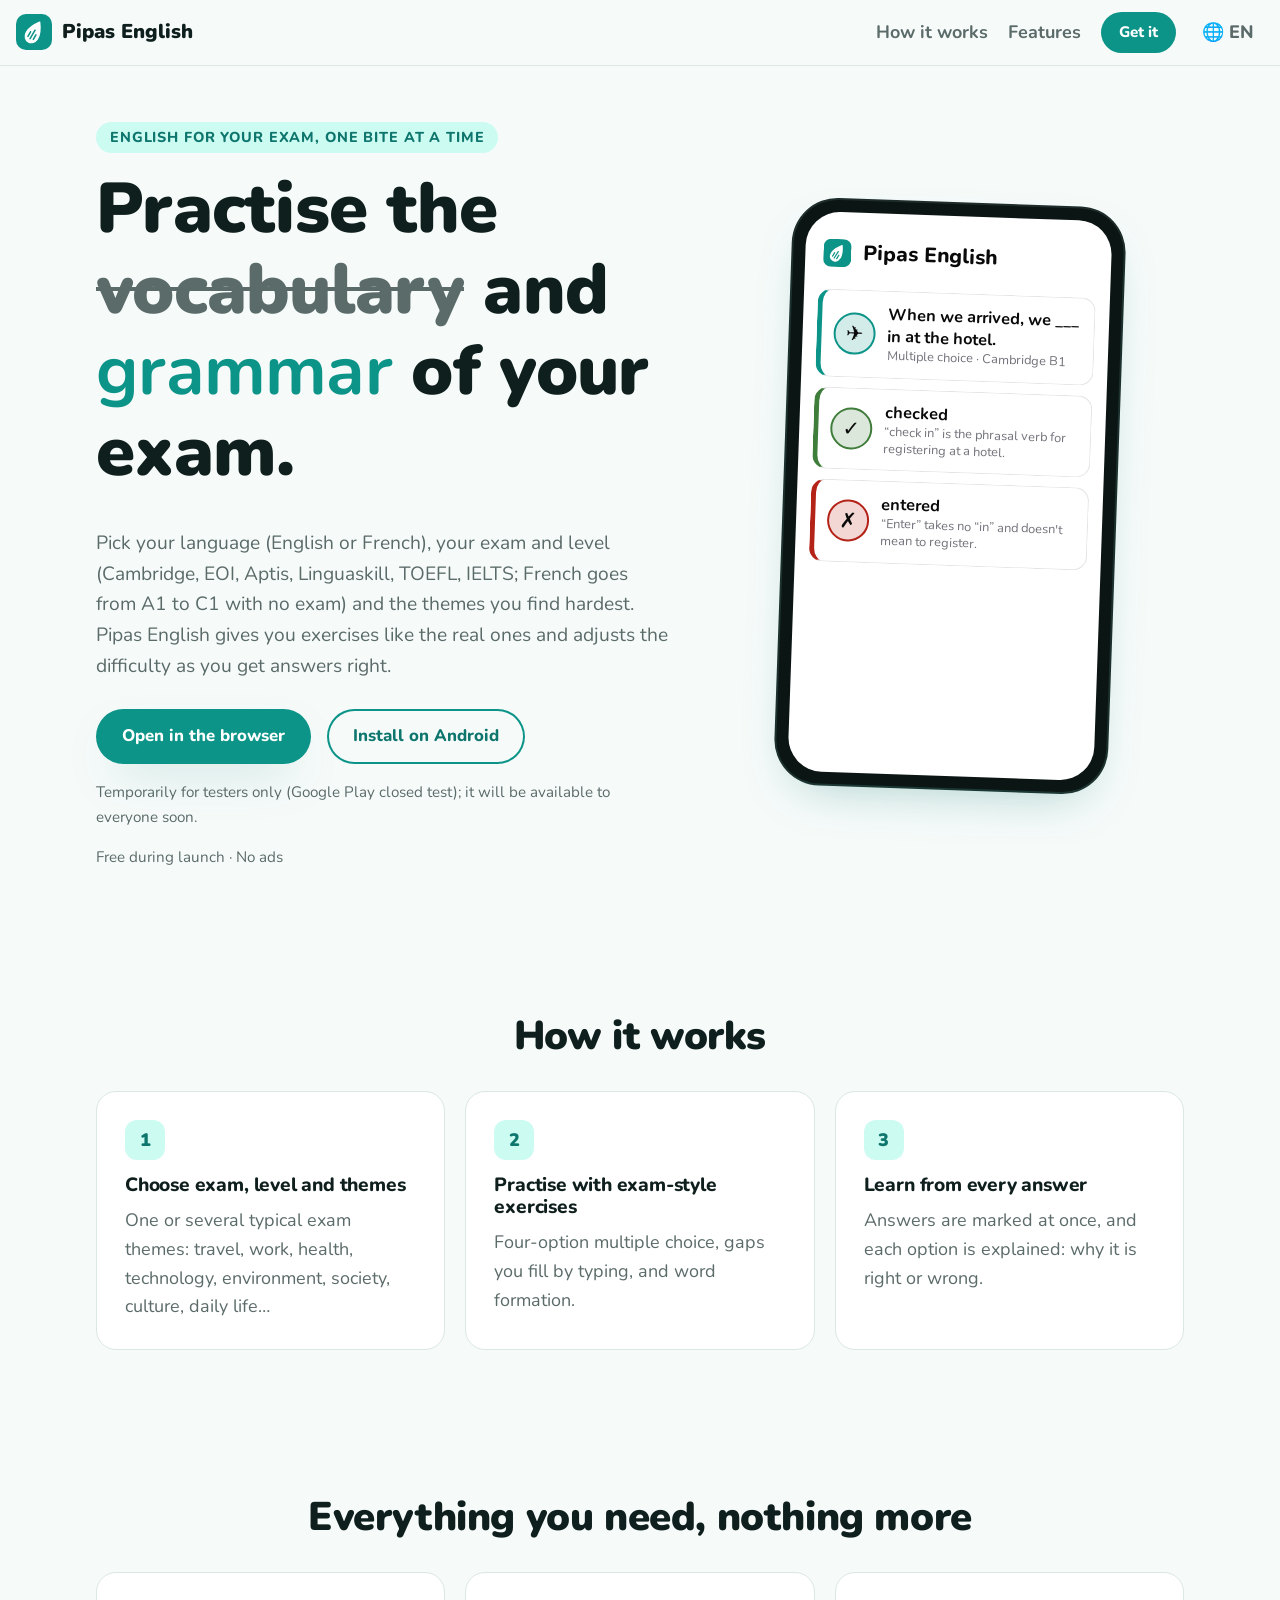
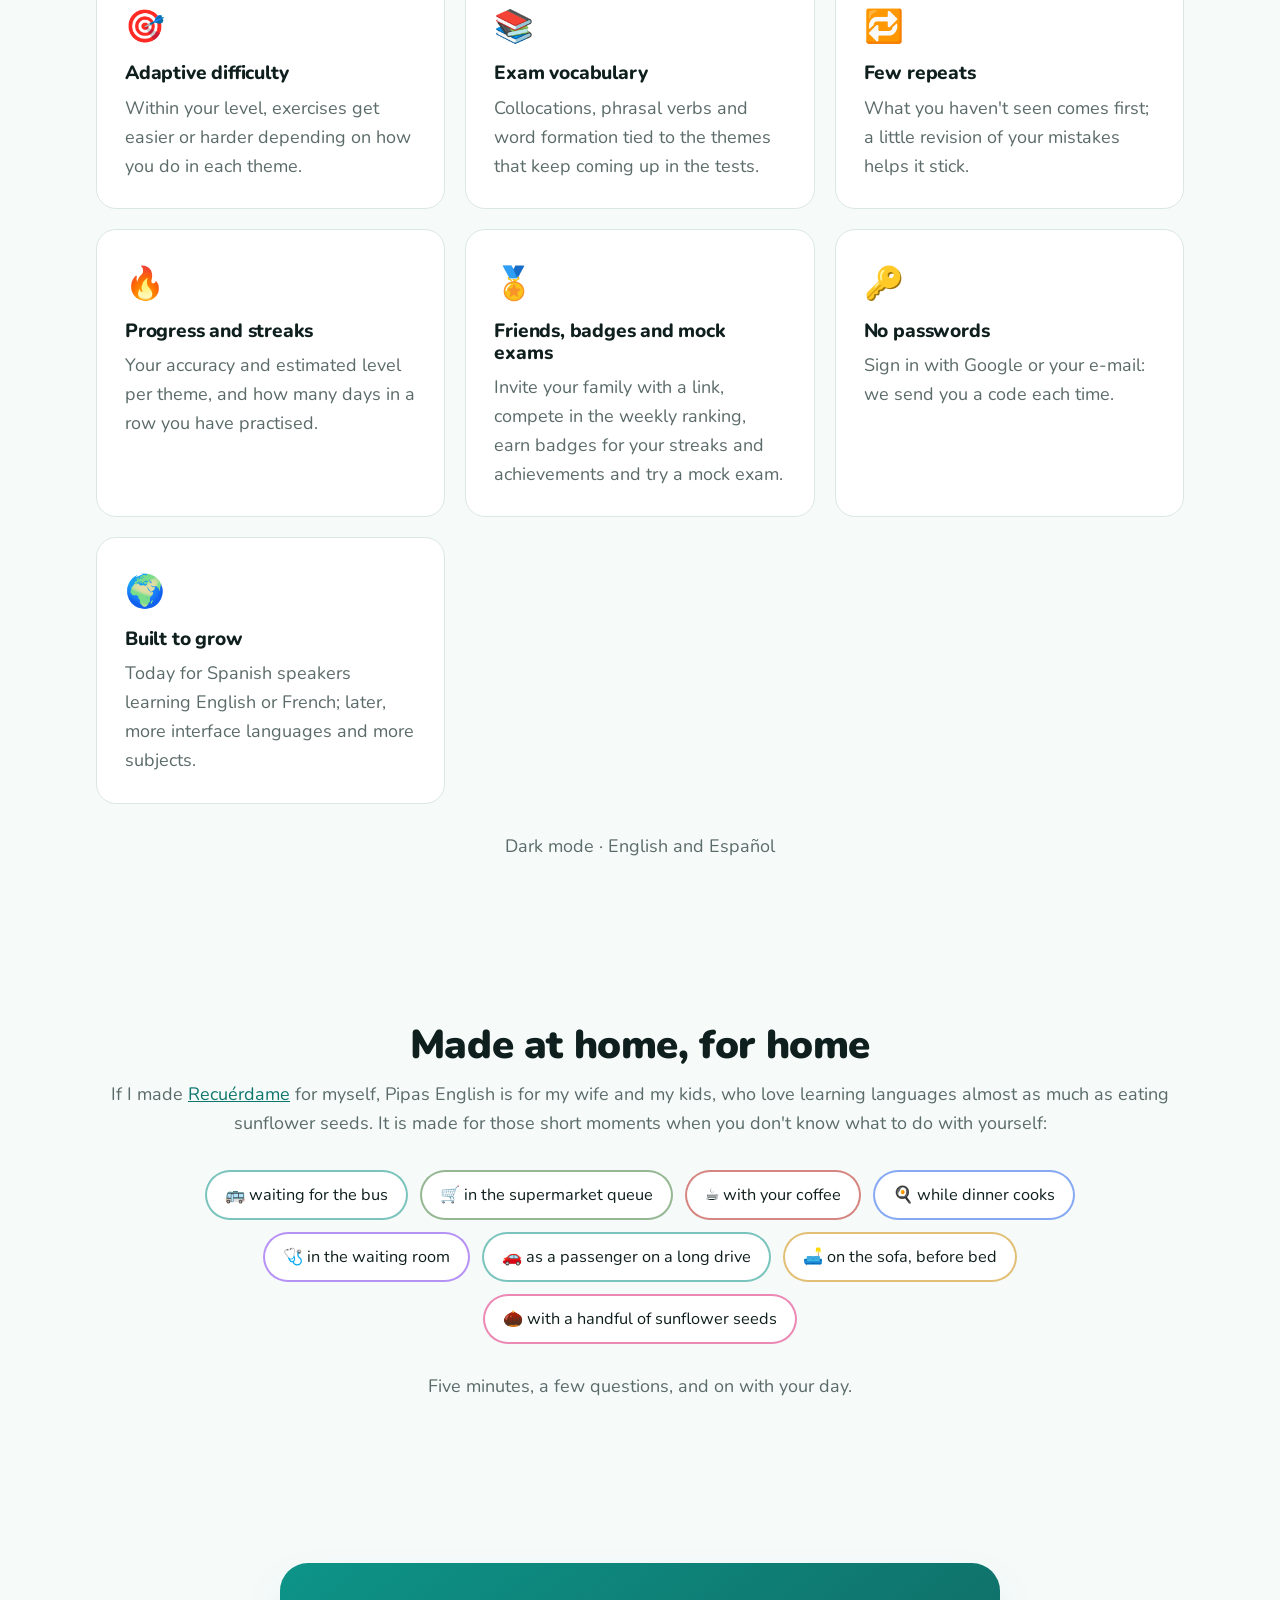
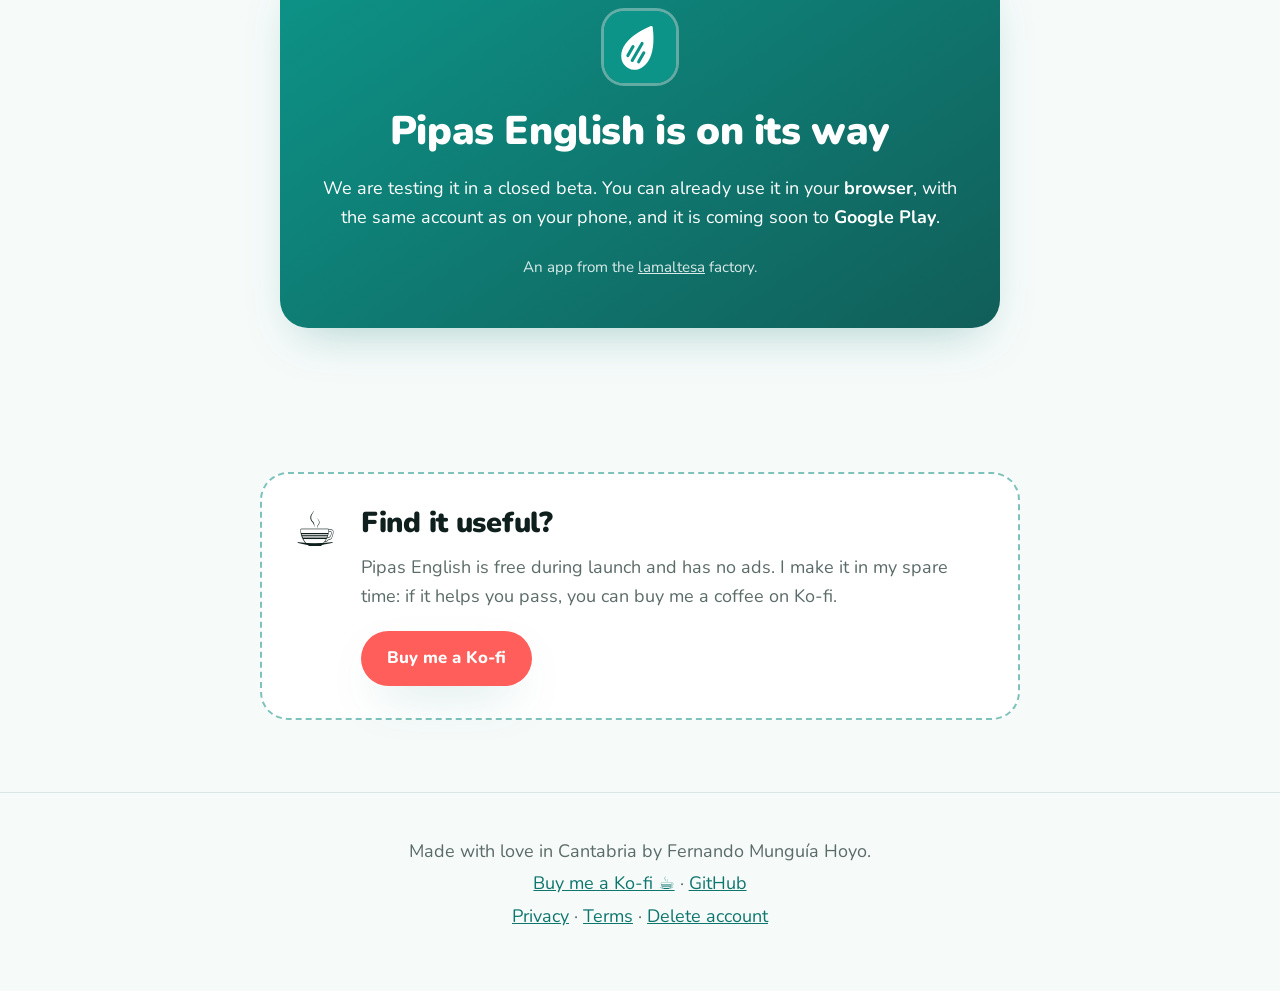
==== commit 608e63be: "Actualizar la web" ====
--- a/docs/index.html
+++ b/docs/index.html
@@ -88,7 +88,7 @@
     <section id="como-funciona" class="steps">
       <h2>How it works</h2>
       <ol>
-        <li><span class="step-number">1</span><h3>Choose exam, level and themes</h3><p>One or several typical exam themes: travel, work, health, technology, environment…</p></li>
+        <li><span class="step-number">1</span><h3>Choose exam, level and themes</h3><p>One or several typical exam themes: travel, work, health, technology, environment, society, culture, daily life…</p></li>
         <li><span class="step-number">2</span><h3>Practise with exam-style exercises</h3><p>Four-option multiple choice, gaps you fill by typing, and word formation.</p></li>
         <li><span class="step-number">3</span><h3>Learn from every answer</h3><p>Answers are marked at once, and each option is explained: why it is right or wrong.</p></li>
       </ol>
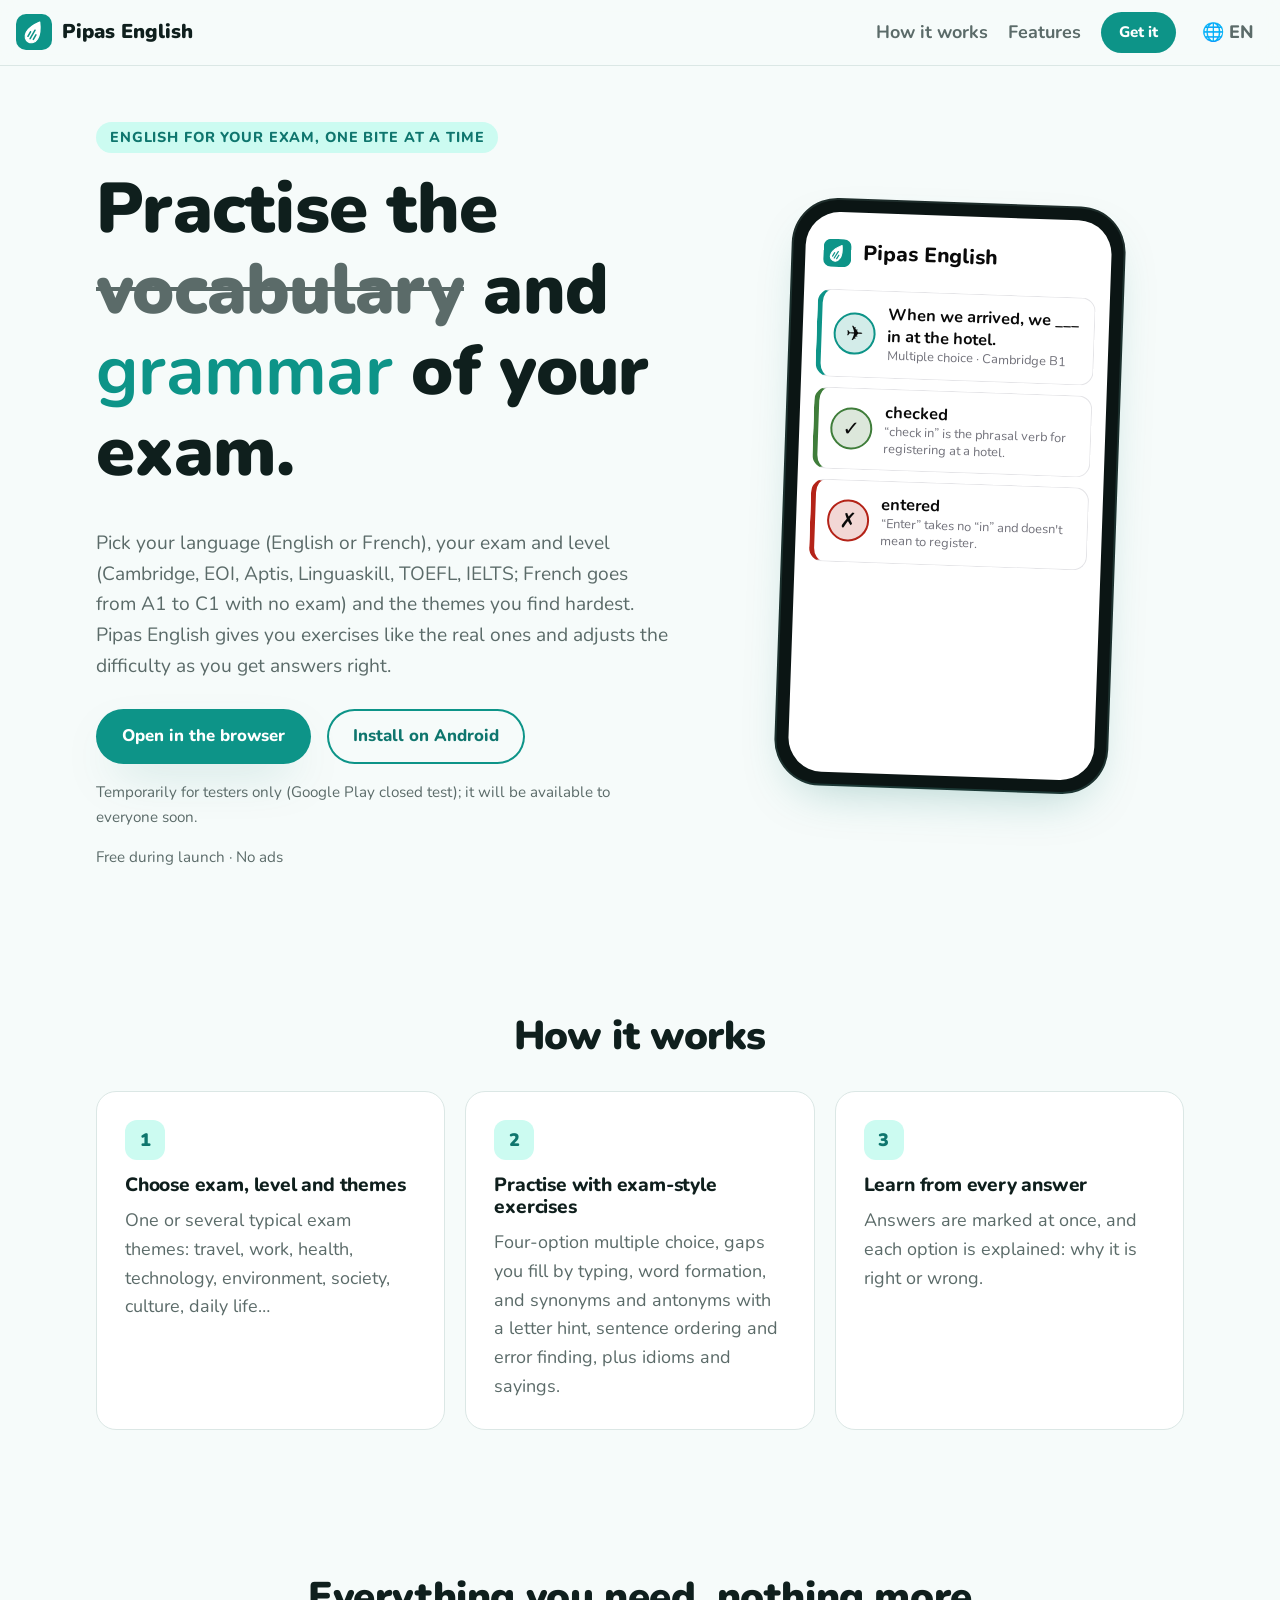
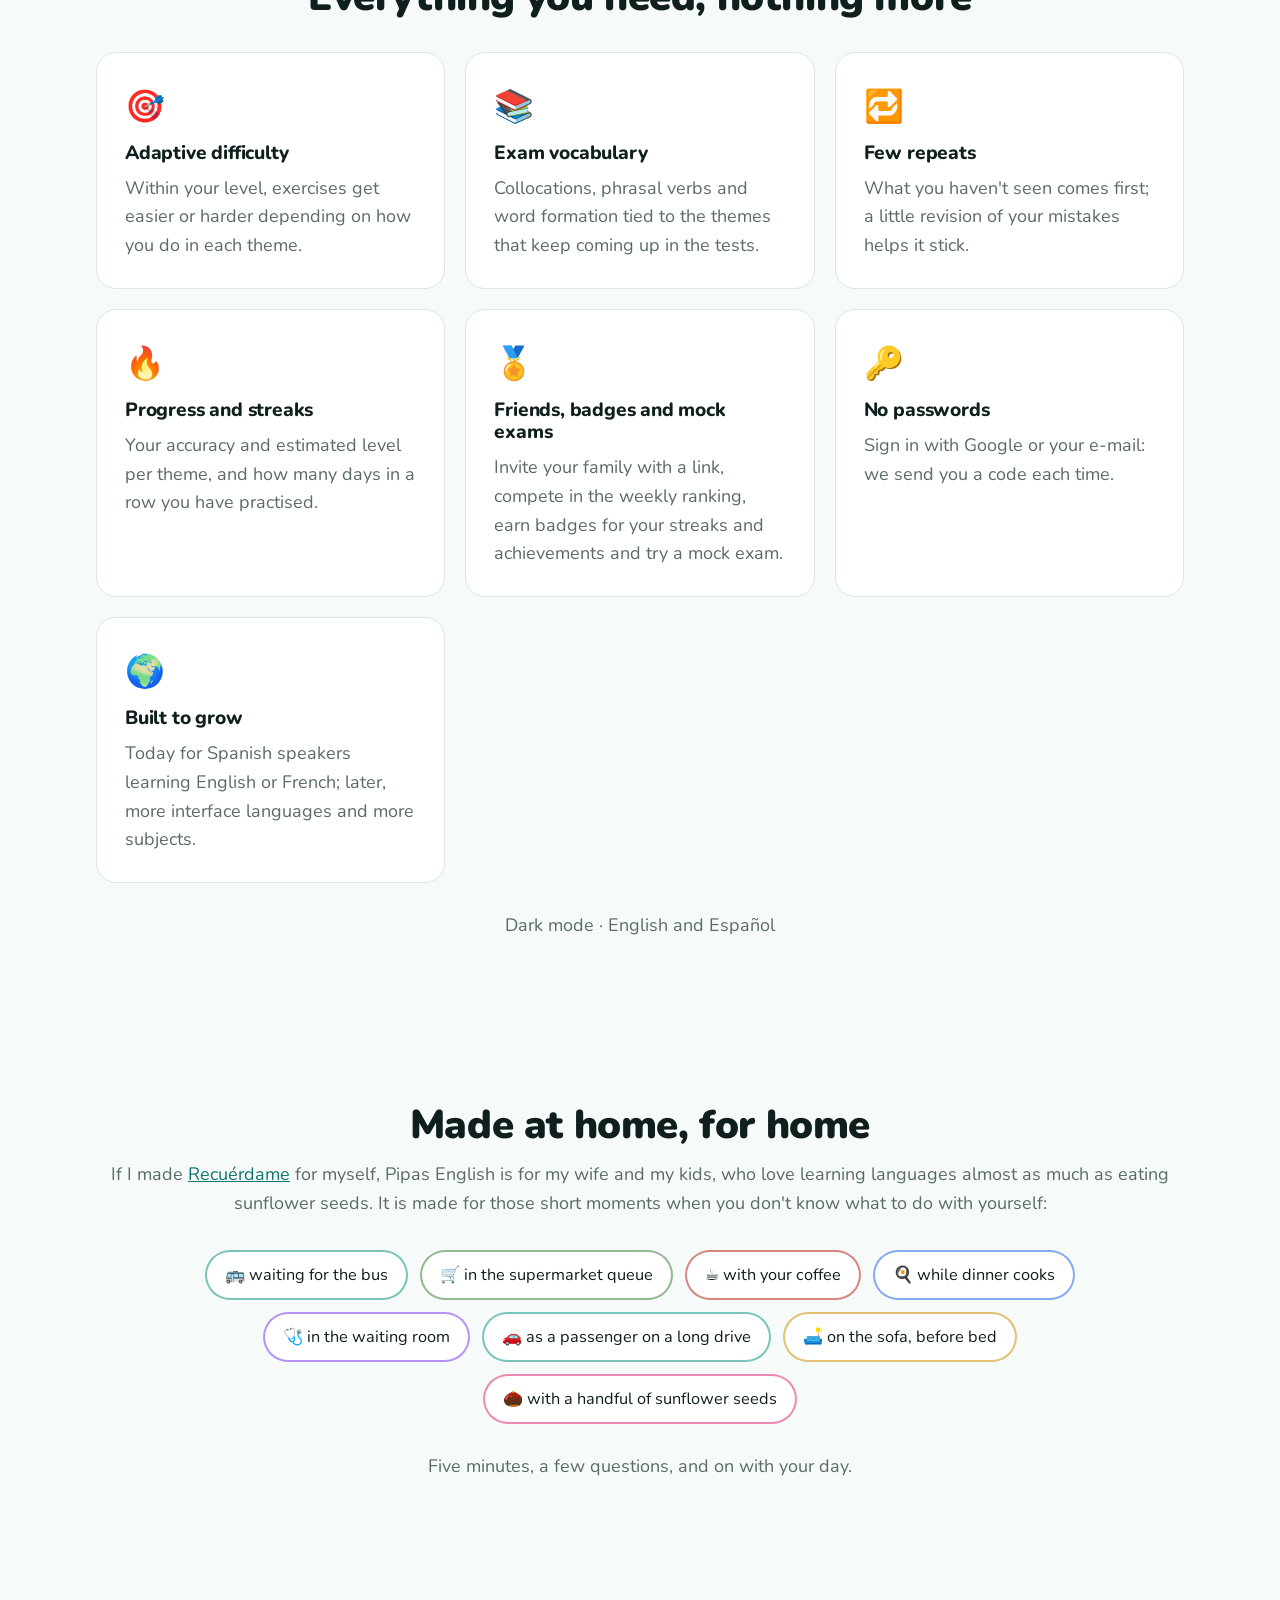
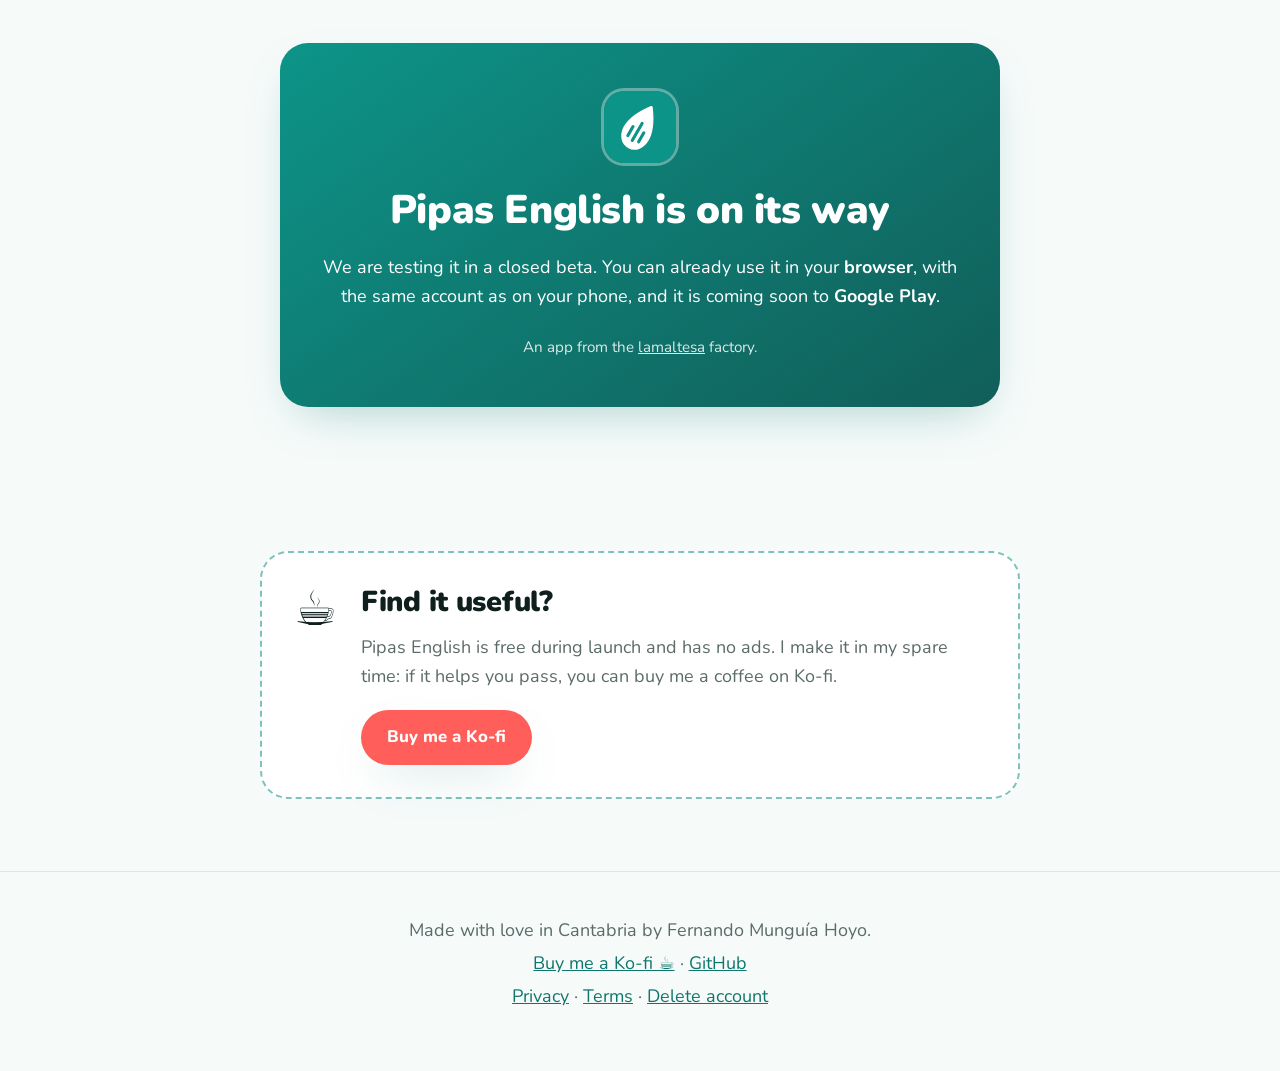
==== commit 5e64e733: "Actualizar la web" ====
--- a/docs/index.html
+++ b/docs/index.html
@@ -89,7 +89,7 @@
       <h2>How it works</h2>
       <ol>
         <li><span class="step-number">1</span><h3>Choose exam, level and themes</h3><p>One or several typical exam themes: travel, work, health, technology, environment, society, culture, daily life…</p></li>
-        <li><span class="step-number">2</span><h3>Practise with exam-style exercises</h3><p>Four-option multiple choice, gaps you fill by typing, and word formation.</p></li>
+        <li><span class="step-number">2</span><h3>Practise with exam-style exercises</h3><p>Four-option multiple choice, gaps you fill by typing, word formation, and synonyms and antonyms with a letter hint, sentence ordering and error finding, plus idioms and sayings.</p></li>
         <li><span class="step-number">3</span><h3>Learn from every answer</h3><p>Answers are marked at once, and each option is explained: why it is right or wrong.</p></li>
       </ol>
     </section>
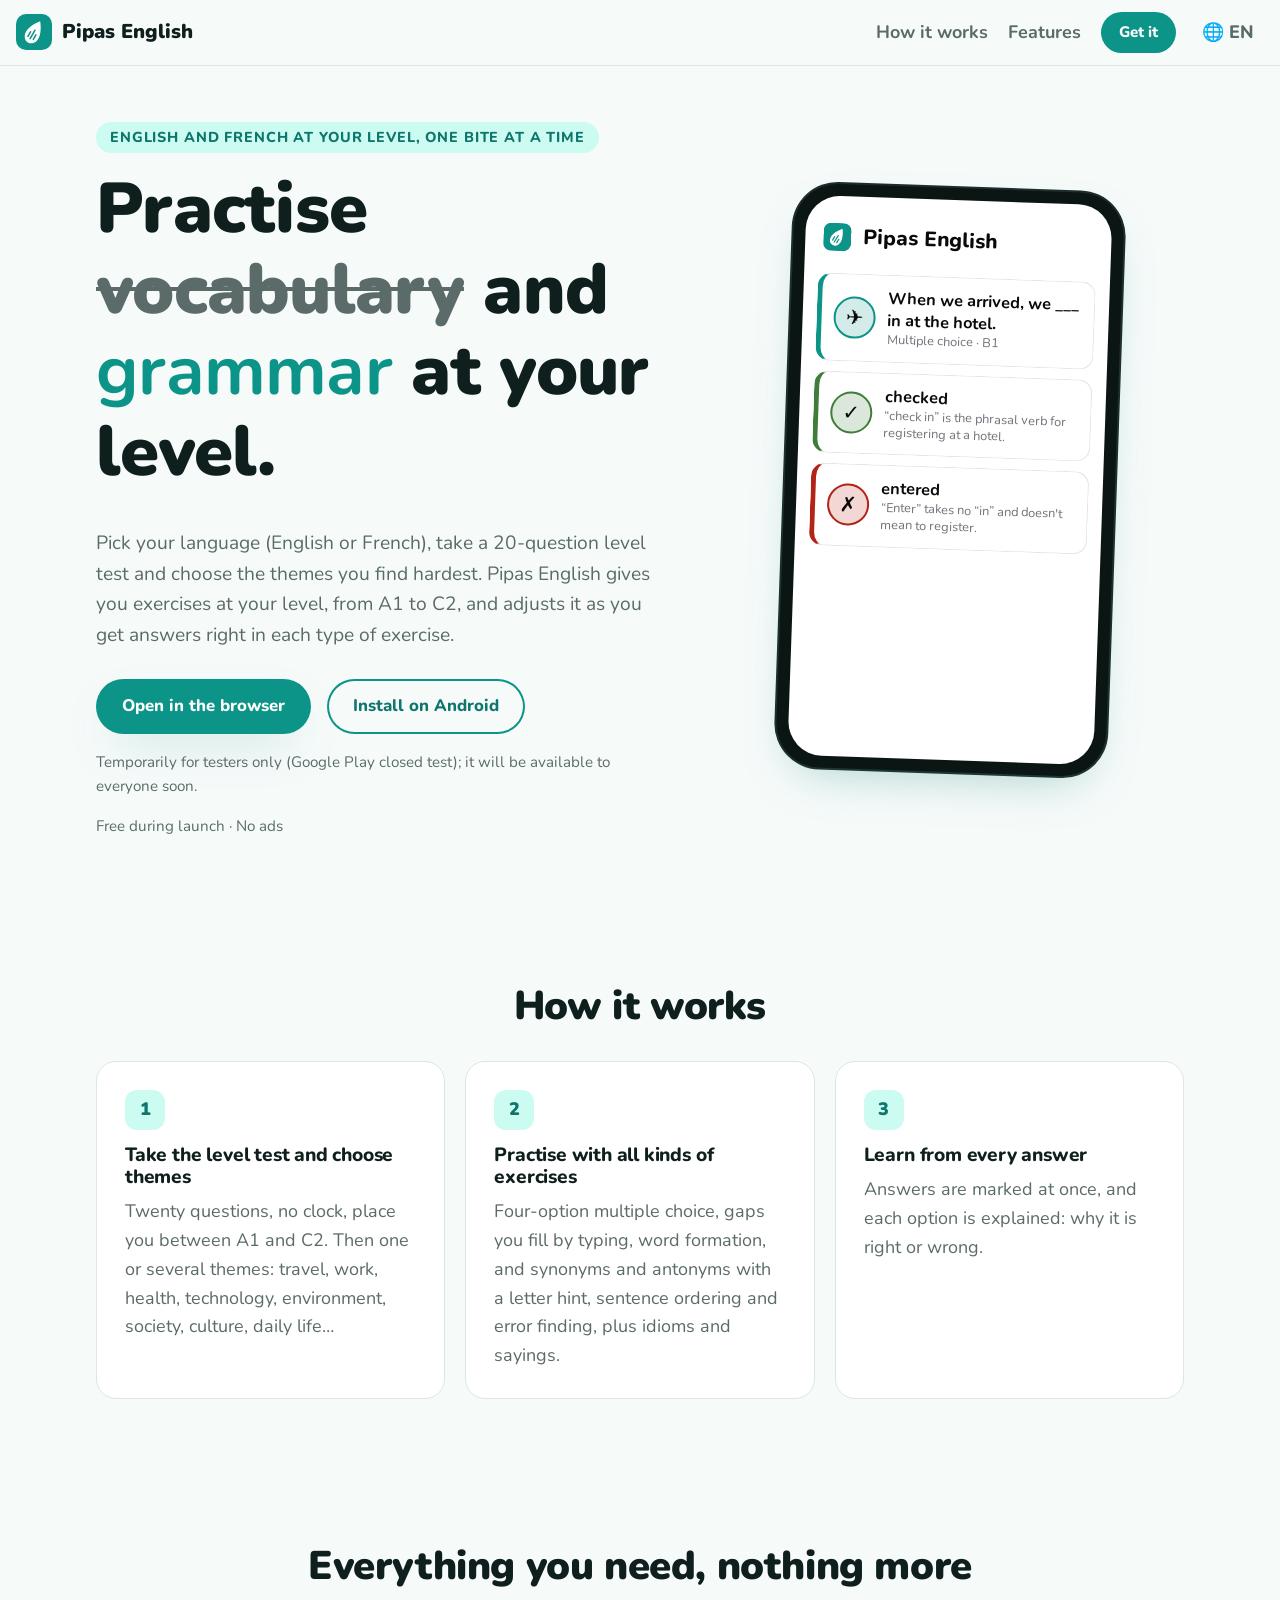
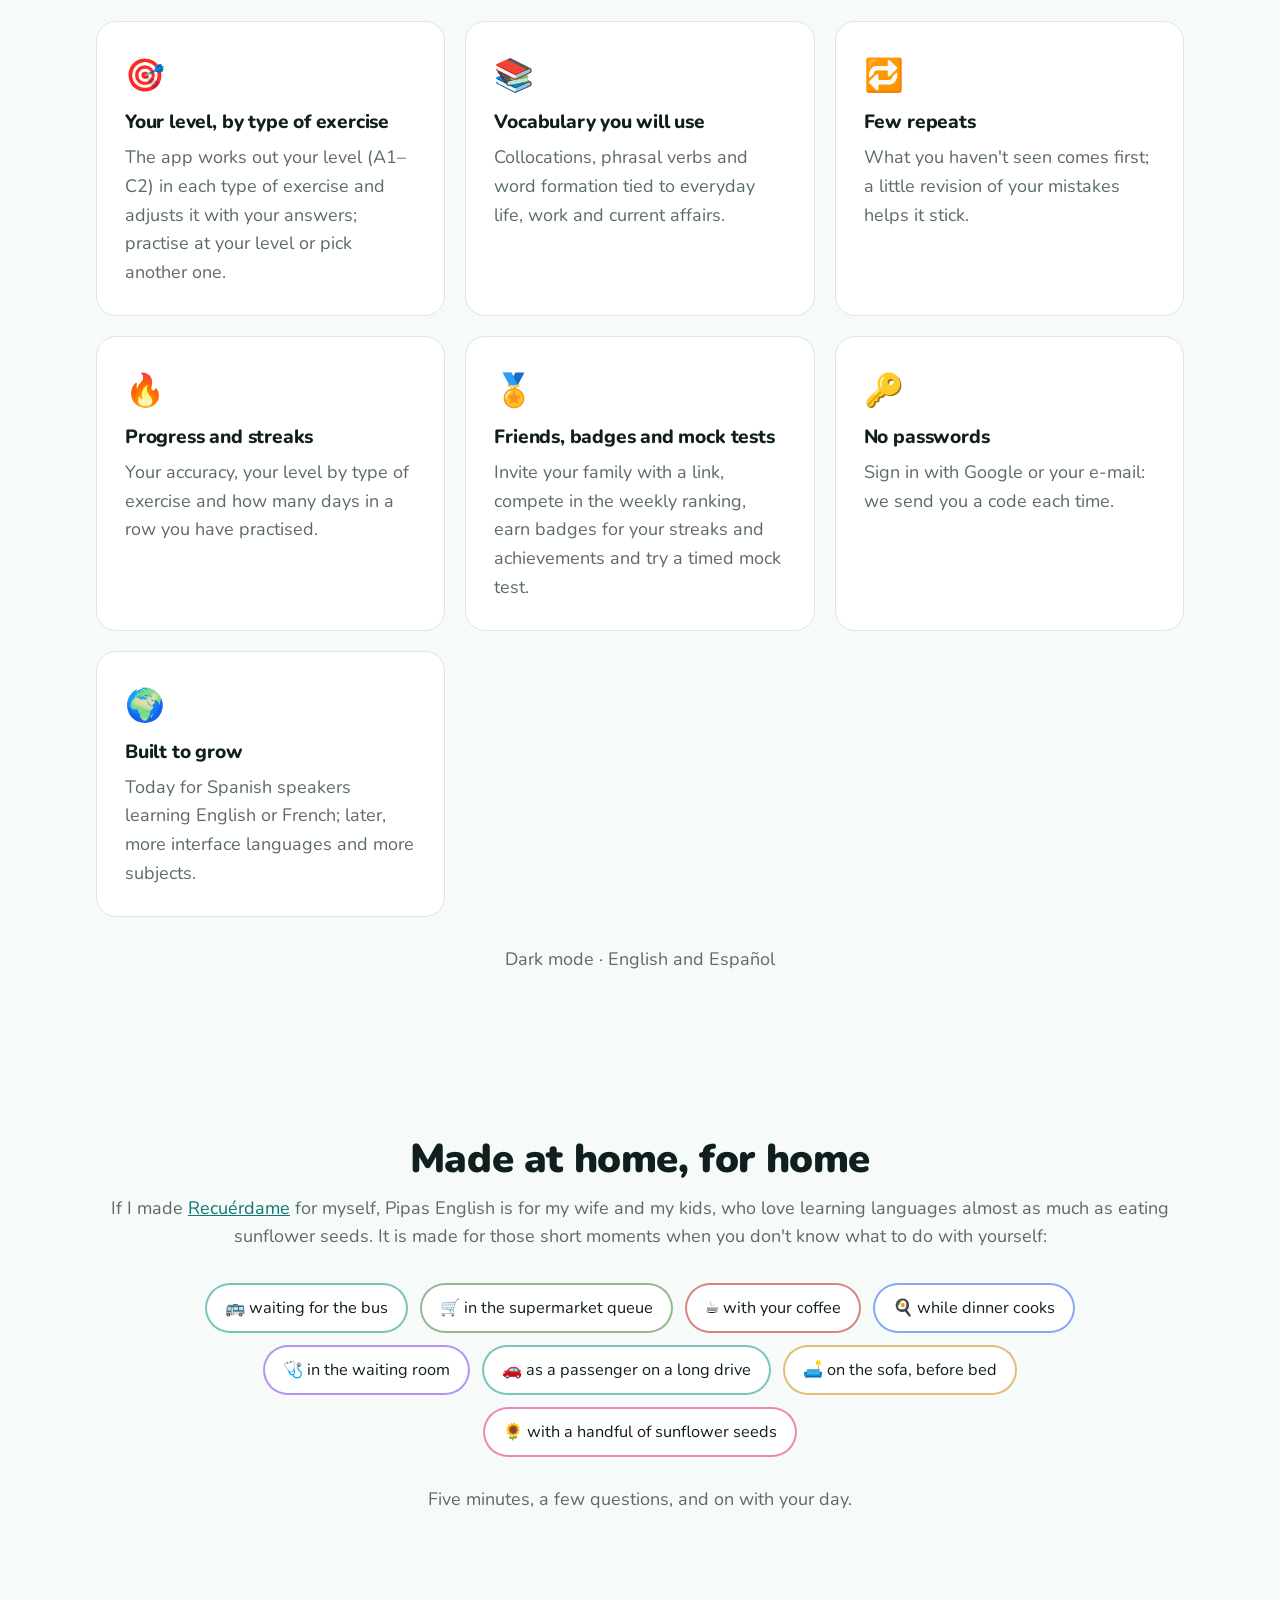
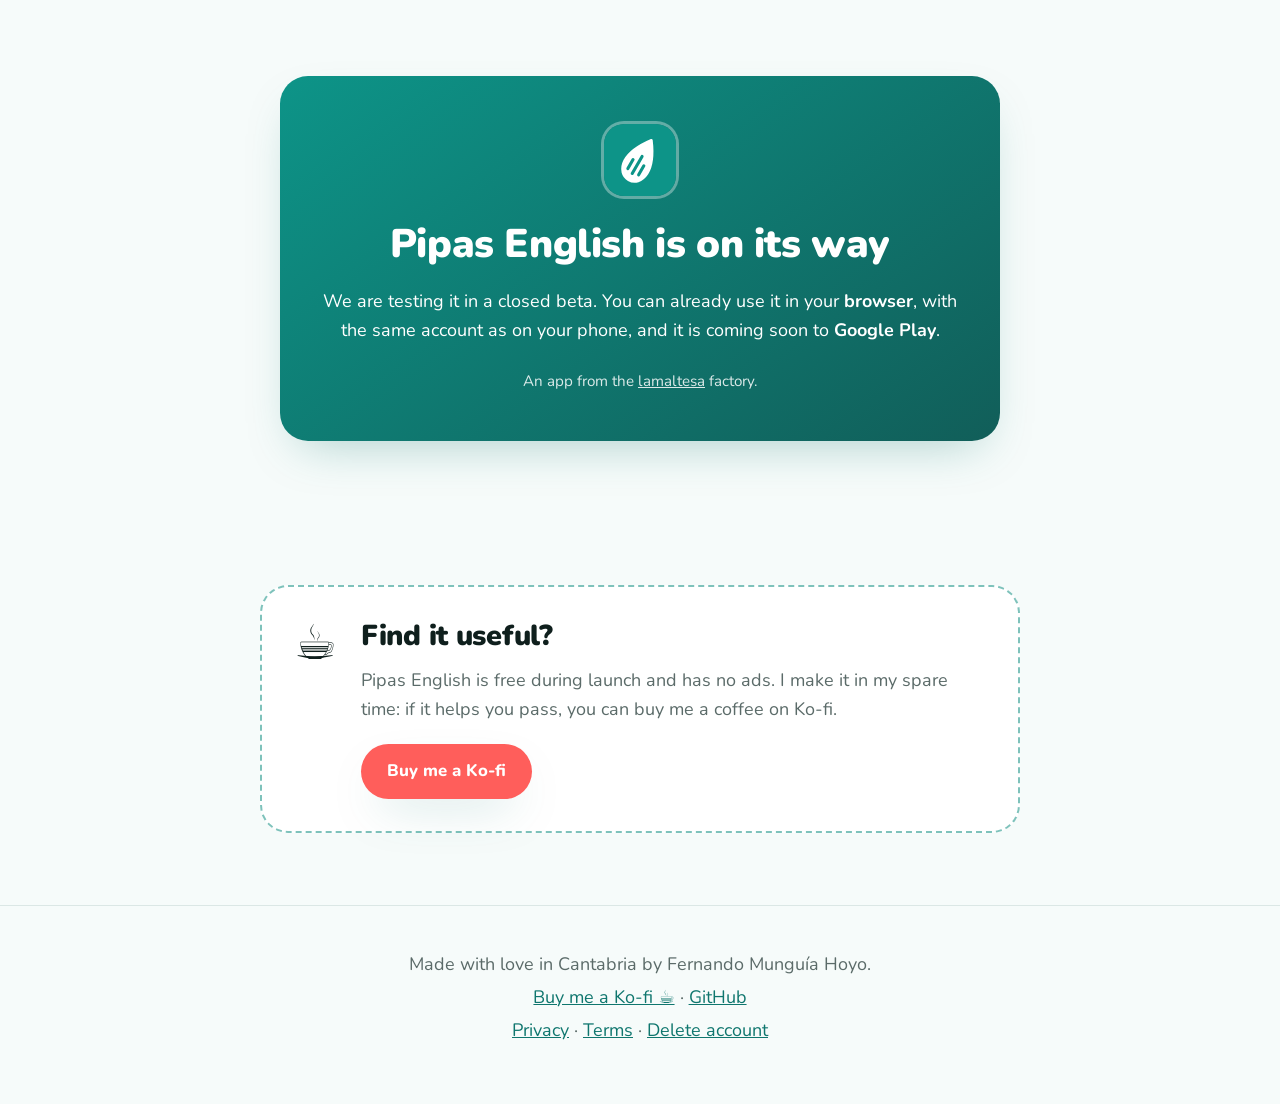
==== commit 10581f59: "Actualizar la web" ====
--- a/docs/index.html
+++ b/docs/index.html
@@ -16,11 +16,11 @@
       if (langs.includes(lang)) location.replace(lang + '/' + location.pathname.split('/').pop() + location.search + location.hash);
     })();
   </script>
-  <title>Pipas English · Practise English for your exam</title>
-  <meta name="description" content="Pipas English trains the vocabulary and grammar of Cambridge, EOI, Aptis, Linguaskill, TOEFL and IELTS, plus general French from A1 to C1, with exercises that adapt to your level.">
+  <title>Pipas English · Practise English and French at your level</title>
+  <meta name="description" content="Pipas English trains English and French vocabulary and grammar from A1 to C2, with a level test and exercises that adapt to your level in every type of exercise.">
   <meta name="theme-color" content="#0d9488">
-  <meta property="og:title" content="Pipas English · Practise English for your exam">
-  <meta property="og:description" content="Pipas English trains the vocabulary and grammar of Cambridge, EOI, Aptis, Linguaskill, TOEFL and IELTS, plus general French from A1 to C1, with exercises that adapt to your level.">
+  <meta property="og:title" content="Pipas English · Practise English and French at your level">
+  <meta property="og:description" content="Pipas English trains English and French vocabulary and grammar from A1 to C2, with a level test and exercises that adapt to your level in every type of exercise.">
   <meta property="og:image" content="https://pipasenglish.lamaltesa.dev/icon-512.png">
   <meta property="og:type" content="website">
   <link rel="alternate" hreflang="en" href="https://pipasenglish.lamaltesa.dev/">
@@ -51,11 +51,11 @@
   <main>
     <section class="hero">
       <div class="hero-text">
-        <p class="eyebrow">English for your exam, one bite at a time</p>
-        <h1>Practise the <em>vocabulary</em> and <strong>grammar</strong> of your exam.</h1>
+        <p class="eyebrow">English and French at your level, one bite at a time</p>
+        <h1>Practise <em>vocabulary</em> and <strong>grammar</strong> at your level.</h1>
         <p class="lead">
-          Pick your language (English or French), your exam and level (Cambridge, EOI, Aptis, Linguaskill, TOEFL, IELTS; French goes from A1 to C1 with no exam) and the themes you
-          find hardest. Pipas English gives you exercises like the real ones and adjusts the difficulty as you get answers right.
+          Pick your language (English or French), take a 20-question level test and choose the themes you
+          find hardest. Pipas English gives you exercises at your level, from A1 to C2, and adjusts it as you get answers right in each type of exercise.
         </p>
         <div class="cta">
           <a class="button" href="app/">Open in the browser</a>
@@ -71,7 +71,7 @@
           <div class="app-bar"><img src="logo-mark.svg" alt="" width="28" height="28"> Pipas English</div>
           <div class="card" style="--c:#0d9488">
             <span class="bubble">✈️</span>
-            <div><b>When we arrived, we ___ in at the hotel.</b><small>Multiple choice · Cambridge B1</small></div>
+            <div><b>When we arrived, we ___ in at the hotel.</b><small>Multiple choice · B1</small></div>
           </div>
           <div class="card" style="--c:#3f7d3a">
             <span class="bubble">✓</span>
@@ -88,8 +88,8 @@
     <section id="como-funciona" class="steps">
       <h2>How it works</h2>
       <ol>
-        <li><span class="step-number">1</span><h3>Choose exam, level and themes</h3><p>One or several typical exam themes: travel, work, health, technology, environment, society, culture, daily life…</p></li>
-        <li><span class="step-number">2</span><h3>Practise with exam-style exercises</h3><p>Four-option multiple choice, gaps you fill by typing, word formation, and synonyms and antonyms with a letter hint, sentence ordering and error finding, plus idioms and sayings.</p></li>
+        <li><span class="step-number">1</span><h3>Take the level test and choose themes</h3><p>Twenty questions, no clock, place you between A1 and C2. Then one or several themes: travel, work, health, technology, environment, society, culture, daily life…</p></li>
+        <li><span class="step-number">2</span><h3>Practise with all kinds of exercises</h3><p>Four-option multiple choice, gaps you fill by typing, word formation, and synonyms and antonyms with a letter hint, sentence ordering and error finding, plus idioms and sayings.</p></li>
         <li><span class="step-number">3</span><h3>Learn from every answer</h3><p>Answers are marked at once, and each option is explained: why it is right or wrong.</p></li>
       </ol>
     </section>
@@ -97,11 +97,11 @@
     <section id="funciones" class="features">
       <h2>Everything you need, nothing more</h2>
       <div class="grid">
-        <article><span class="icon">🎯</span><h3>Adaptive difficulty</h3><p>Within your level, exercises get easier or harder depending on how you do in each theme.</p></article>
-        <article><span class="icon">📚</span><h3>Exam vocabulary</h3><p>Collocations, phrasal verbs and word formation tied to the themes that keep coming up in the tests.</p></article>
+        <article><span class="icon">🎯</span><h3>Your level, by type of exercise</h3><p>The app works out your level (A1–C2) in each type of exercise and adjusts it with your answers; practise at your level or pick another one.</p></article>
+        <article><span class="icon">📚</span><h3>Vocabulary you will use</h3><p>Collocations, phrasal verbs and word formation tied to everyday life, work and current affairs.</p></article>
         <article><span class="icon">🔁</span><h3>Few repeats</h3><p>What you haven't seen comes first; a little revision of your mistakes helps it stick.</p></article>
-        <article><span class="icon">🔥</span><h3>Progress and streaks</h3><p>Your accuracy and estimated level per theme, and how many days in a row you have practised.</p></article>
-        <article><span class="icon">🏅</span><h3>Friends, badges and mock exams</h3><p>Invite your family with a link, compete in the weekly ranking, earn badges for your streaks and achievements and try a mock exam.</p></article>
+        <article><span class="icon">🔥</span><h3>Progress and streaks</h3><p>Your accuracy, your level by type of exercise and how many days in a row you have practised.</p></article>
+        <article><span class="icon">🏅</span><h3>Friends, badges and mock tests</h3><p>Invite your family with a link, compete in the weekly ranking, earn badges for your streaks and achievements and try a timed mock test.</p></article>
         <article><span class="icon">🔑</span><h3>No passwords</h3><p>Sign in with Google or your e-mail: we send you a code each time.</p></article>
         <article><span class="icon">🌍</span><h3>Built to grow</h3><p>Today for Spanish speakers learning English or French; later, more interface languages and more subjects.</p></article>
       </div>
@@ -120,7 +120,7 @@
         <li style="--c:#7c3aed">🩺 in the waiting room</li>
         <li style="--c:#0d9488">🚗 as a passenger on a long drive</li>
         <li style="--c:#ca8a04">🛋️ on the sofa, before bed</li>
-        <li style="--c:#db2777">🌰 with a handful of sunflower seeds</li>
+        <li style="--c:#db2777">🌻 with a handful of sunflower seeds</li>
       </ul>
       <p class="languages muted">Five minutes, a few questions, and on with your day.</p>
     </section>
